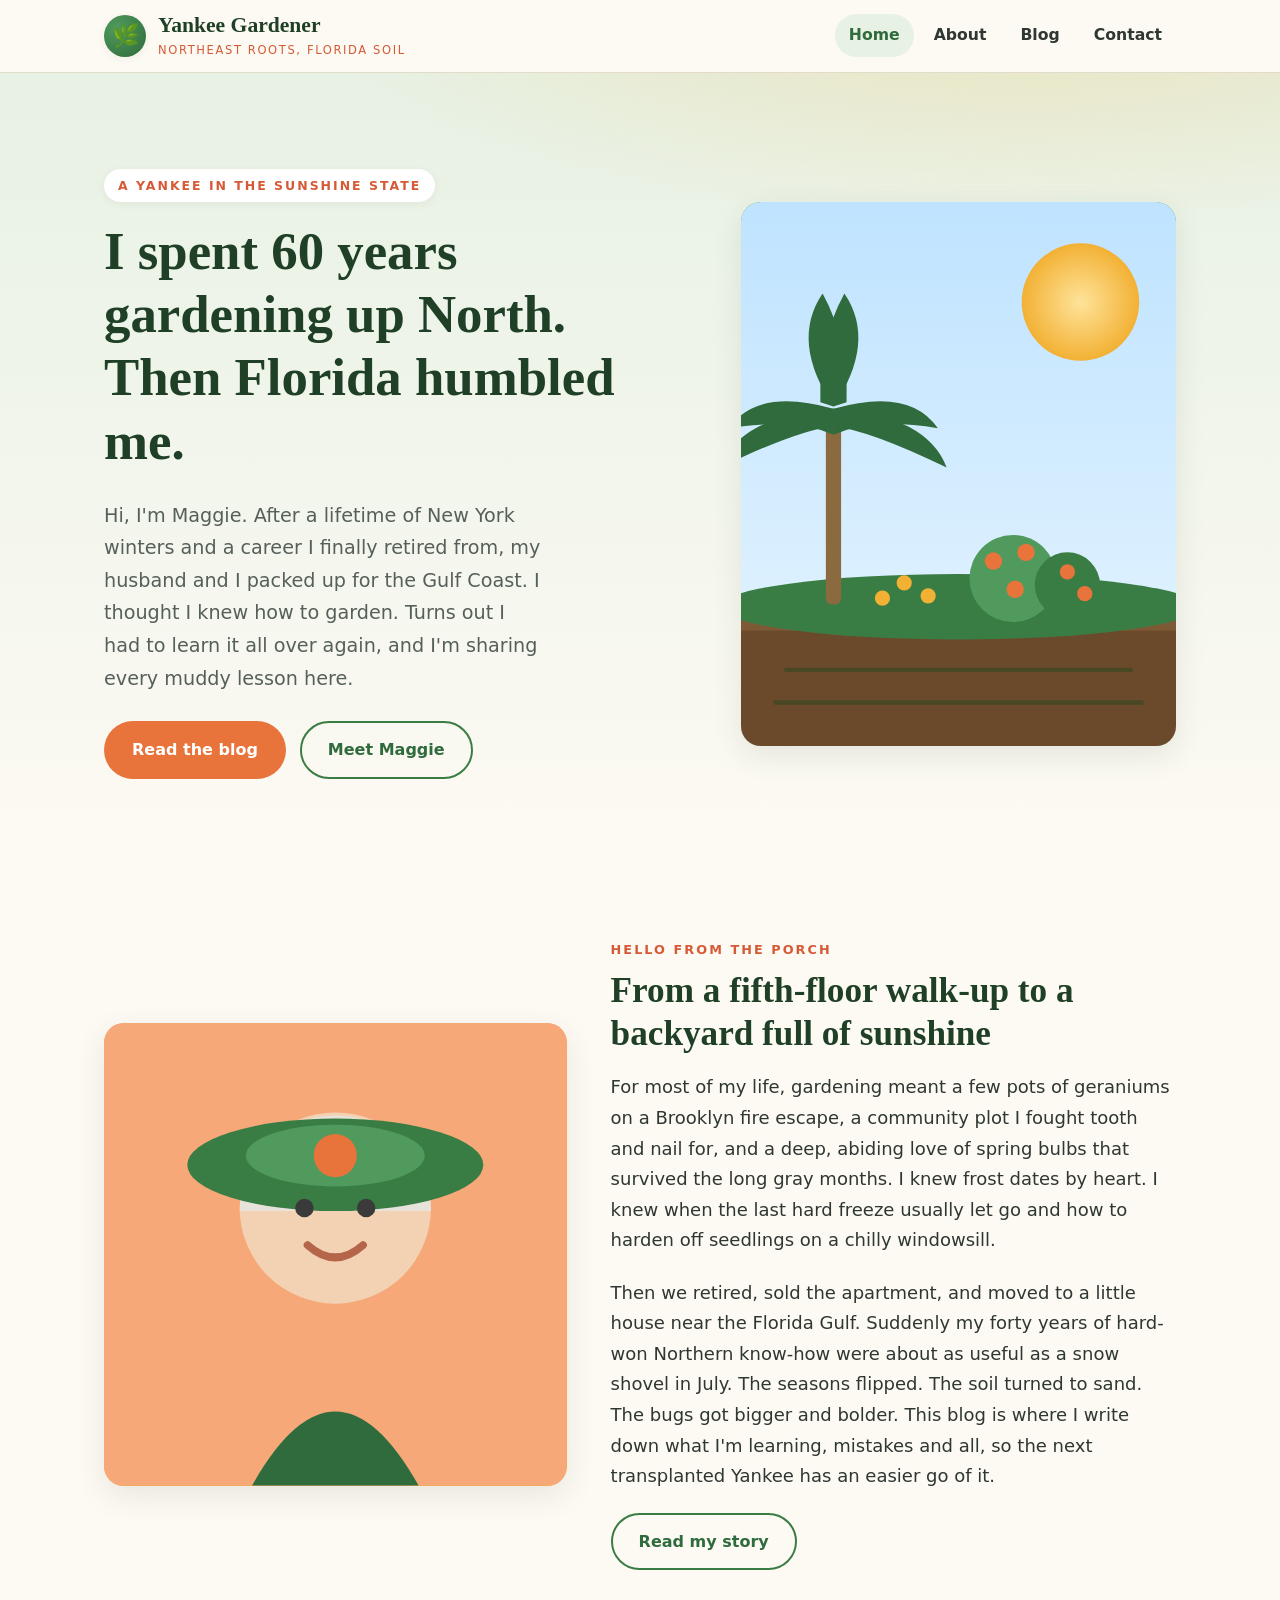
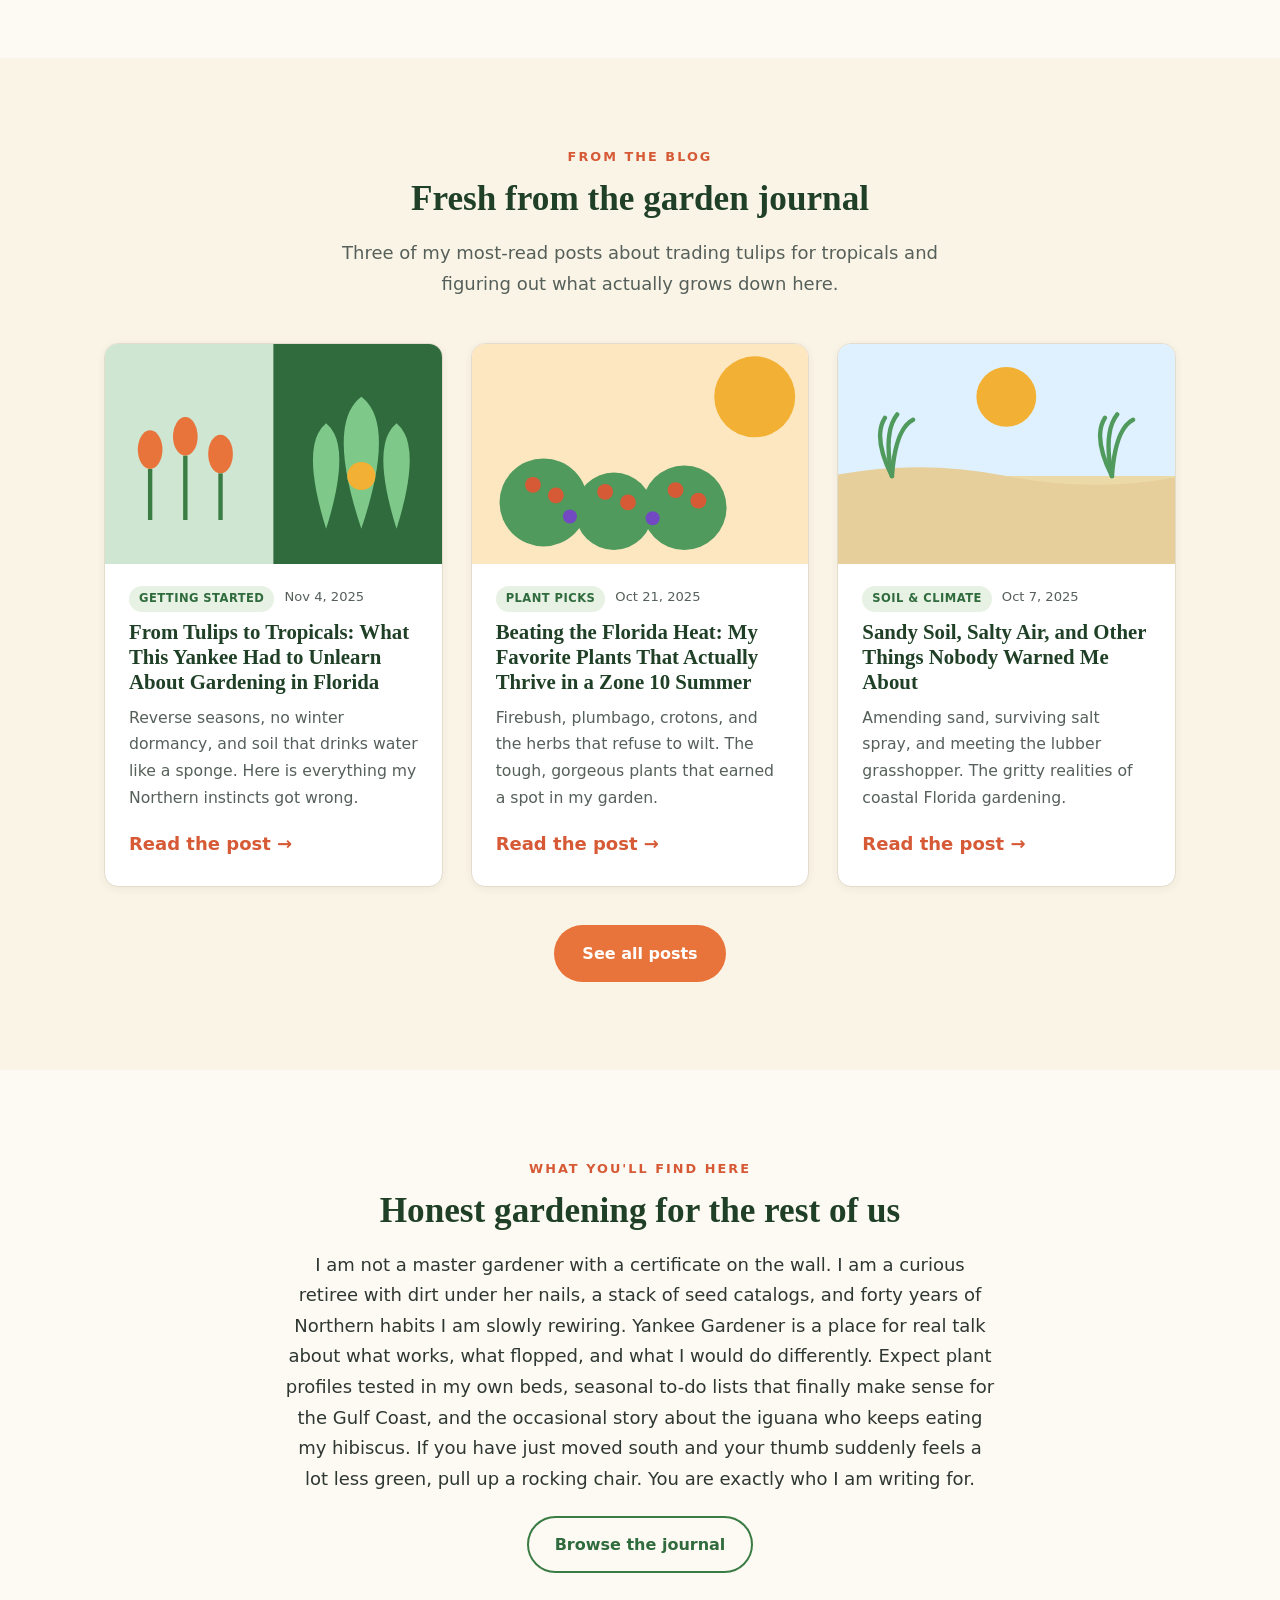
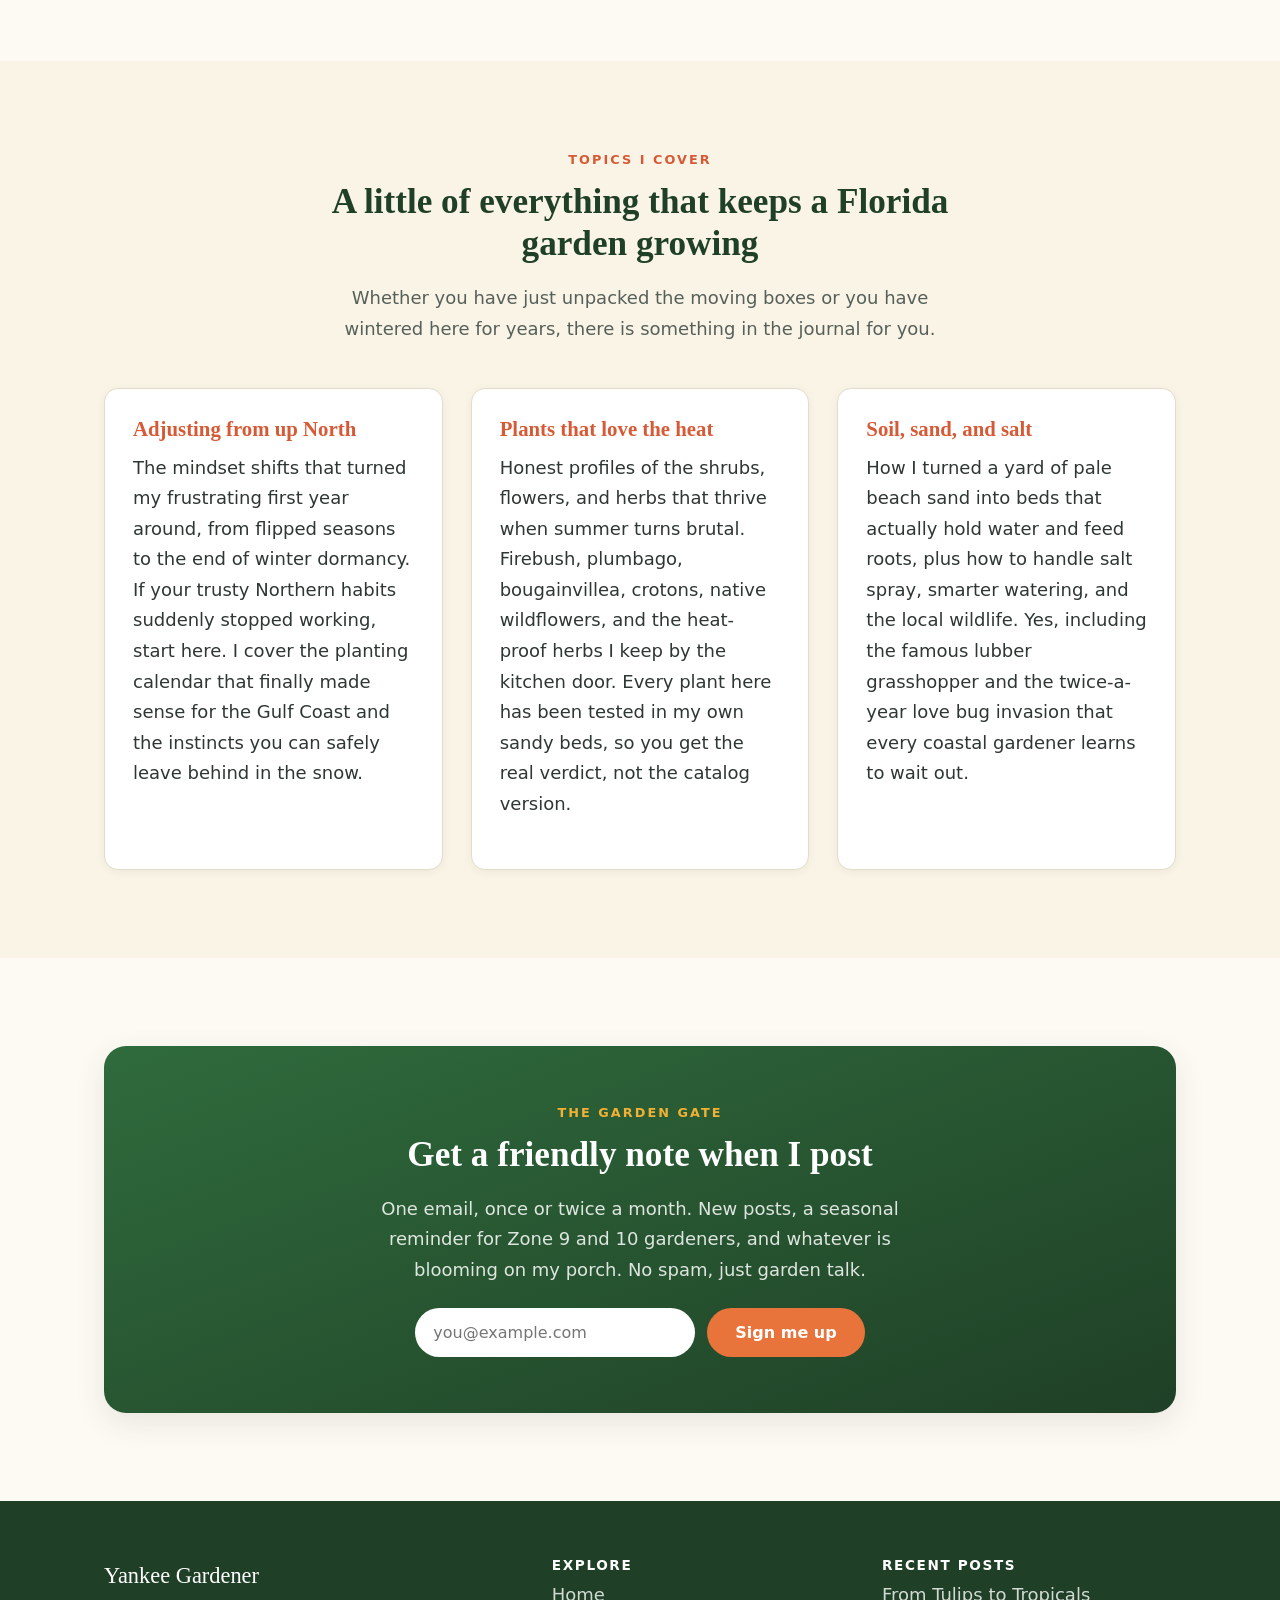
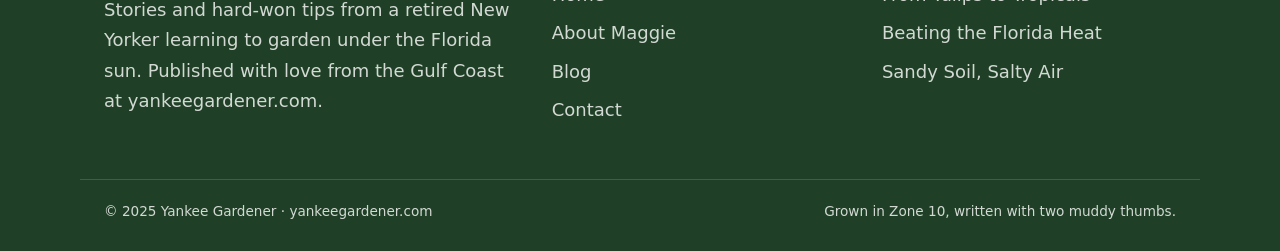
==== index.html @ 73ddaae5 "Initial commit: Yankee Gardener static site Four-page gardening blog (Home, About, Blog index, Conta" ====
<!DOCTYPE html>
<html lang="en">
<head>
  <meta charset="UTF-8" />
  <meta name="viewport" content="width=device-width, initial-scale=1.0" />
  <title>Yankee Gardener | Gardening in Florida After Retiring From New York</title>
  <meta name="description" content="Yankee Gardener is Maggie Whitfield's blog about learning to garden in Florida's Zone 10 heat and sandy soil after a lifetime up North. Honest tips, plant picks, and stories from the garden." />
  <link rel="canonical" href="https://yankeegardener.com/" />

  <!-- Open Graph -->
  <meta property="og:type" content="website" />
  <meta property="og:site_name" content="Yankee Gardener" />
  <meta property="og:title" content="Yankee Gardener | Gardening in Florida After Retiring From New York" />
  <meta property="og:description" content="A retired New Yorker relearning how to garden under the Florida sun. Real tips for sandy soil, brutal heat, and a growing season that never quits." />
  <meta property="og:url" content="https://yankeegardener.com/" />
  <meta property="og:image" content="https://yankeegardener.com/assets/og-image.svg" />

  <!-- Twitter -->
  <meta name="twitter:card" content="summary_large_image" />
  <meta name="twitter:title" content="Yankee Gardener | Gardening in Florida After Retiring From New York" />
  <meta name="twitter:description" content="A retired New Yorker relearning how to garden under the Florida sun. Real tips for sandy soil, brutal heat, and a year-round growing season." />
  <meta name="twitter:image" content="https://yankeegardener.com/assets/og-image.svg" />

  <link rel="icon" href="assets/favicon.svg" type="image/svg+xml" />
  <link rel="stylesheet" href="css/style.css" />
</head>
<body>
  <header class="site-header">
    <nav class="nav" aria-label="Primary">
      <a class="brand" href="index.html" aria-label="Yankee Gardener home">
        <span class="mark" aria-hidden="true">&#127807;</span>
        <span class="brand-text">
          <span class="brand-name">Yankee Gardener</span><br />
          <span class="brand-tag">Northeast roots, Florida soil</span>
        </span>
      </a>
      <button class="nav-toggle" aria-label="Toggle menu" aria-expanded="false">&#9776;</button>
      <div class="nav-links" id="navlinks">
        <a href="index.html" class="active">Home</a>
        <a href="about.html">About</a>
        <a href="blog.html">Blog</a>
        <a href="contact.html">Contact</a>
      </div>
    </nav>
  </header>

  <main>
    <!-- HERO -->
    <section class="hero">
      <div class="container hero-grid">
        <div>
          <span class="eyebrow">A Yankee in the Sunshine State</span>
          <h1>I spent 60 years gardening up North. Then Florida humbled me.</h1>
          <p class="lead">Hi, I'm Maggie. After a lifetime of New York winters and a career I finally retired from, my husband and I packed up for the Gulf Coast. I thought I knew how to garden. Turns out I had to learn it all over again, and I'm sharing every muddy lesson here.</p>
          <div class="hero-cta">
            <a href="blog.html" class="btn btn-primary">Read the blog</a>
            <a href="about.html" class="btn btn-outline">Meet Maggie</a>
          </div>
        </div>
        <div class="hero-art" role="img" aria-label="Illustration of a sunny Florida garden with palms, a garden bed, and a bright sky">
          <svg viewBox="0 0 400 500" xmlns="http://www.w3.org/2000/svg" preserveAspectRatio="xMidYMid slice">
            <defs>
              <linearGradient id="sky" x1="0" y1="0" x2="0" y2="1">
                <stop offset="0" stop-color="#bfe3ff"/><stop offset="1" stop-color="#e7f5ff"/>
              </linearGradient>
              <radialGradient id="sun" cx="0.5" cy="0.5" r="0.5">
                <stop offset="0" stop-color="#ffe39a"/><stop offset="1" stop-color="#f2b134"/>
              </radialGradient>
            </defs>
            <rect width="400" height="500" fill="url(#sky)"/>
            <circle cx="312" cy="92" r="54" fill="url(#sun)"/>
            <rect y="360" width="400" height="140" fill="#6b4a2b"/>
            <rect y="360" width="400" height="34" fill="#7d5a35"/>
            <ellipse cx="200" cy="372" rx="220" ry="30" fill="#3a7d44"/>
            <!-- palm -->
            <rect x="78" y="190" width="14" height="180" rx="6" fill="#8a6a3e"/>
            <g fill="#2f6b3c">
              <path d="M85 190 q-70 -20 -96 18 q60 -10 96 6 z"/>
              <path d="M85 190 q70 -20 96 18 q-60 -10 -96 6 z"/>
              <path d="M85 188 q-40 -60 -10 -104 q24 44 22 100 z"/>
              <path d="M85 188 q40 -60 10 -104 q-24 44 -22 100 z"/>
              <path d="M85 190 q-86 6 -104 54 q70 -34 104 -38 z"/>
              <path d="M85 190 q86 6 104 54 q-70 -34 -104 -38 z"/>
            </g>
            <!-- shrubs / flowers -->
            <circle cx="250" cy="346" r="40" fill="#4f9a5c"/>
            <circle cx="300" cy="352" r="30" fill="#3a7d44"/>
            <g fill="#e8743b">
              <circle cx="232" cy="330" r="8"/><circle cx="262" cy="322" r="8"/>
              <circle cx="252" cy="356" r="8"/><circle cx="300" cy="340" r="7"/>
              <circle cx="316" cy="360" r="7"/>
            </g>
            <g fill="#f2b134">
              <circle cx="150" cy="350" r="7"/><circle cx="172" cy="362" r="7"/><circle cx="130" cy="364" r="7"/>
            </g>
            <!-- raised bed rows -->
            <g stroke="#27491f" stroke-width="4" opacity="0.5">
              <line x1="40" y1="430" x2="360" y2="430"/>
              <line x1="30" y1="460" x2="370" y2="460"/>
            </g>
          </svg>
        </div>
      </div>
    </section>

    <!-- ABOUT TEASER -->
    <section class="section">
      <div class="container about-teaser">
        <div class="portrait" role="img" aria-label="Friendly illustrated portrait of Maggie, a smiling woman in her sixties wearing a sun hat">
          <svg viewBox="0 0 300 300" xmlns="http://www.w3.org/2000/svg" preserveAspectRatio="xMidYMid slice">
            <rect width="300" height="300" fill="#f6a878"/>
            <circle cx="150" cy="120" r="62" fill="#f3d2b3"/>
            <path d="M150 60 a62 62 0 0 1 62 62 h-124 a62 62 0 0 1 62 -62z" fill="#e8e3da"/>
            <ellipse cx="150" cy="92" rx="96" ry="30" fill="#3a7d44"/>
            <ellipse cx="150" cy="86" rx="58" ry="20" fill="#4f9a5c"/>
            <circle cx="150" cy="86" r="14" fill="#e8743b"/>
            <circle cx="130" cy="120" r="6" fill="#3a3a3a"/>
            <circle cx="170" cy="120" r="6" fill="#3a3a3a"/>
            <path d="M132 144 q18 16 36 0" stroke="#b5654a" stroke-width="5" fill="none" stroke-linecap="round"/>
            <path d="M96 300 q54 -96 108 0z" fill="#2f6b3c"/>
            <path d="M150 300 v-70" stroke="#27491f" stroke-width="0"/>
          </svg>
        </div>
        <div>
          <span class="kicker">Hello from the porch</span>
          <h2>From a fifth-floor walk-up to a backyard full of sunshine</h2>
          <p>For most of my life, gardening meant a few pots of geraniums on a Brooklyn fire escape, a community plot I fought tooth and nail for, and a deep, abiding love of spring bulbs that survived the long gray months. I knew frost dates by heart. I knew when the last hard freeze usually let go and how to harden off seedlings on a chilly windowsill.</p>
          <p>Then we retired, sold the apartment, and moved to a little house near the Florida Gulf. Suddenly my forty years of hard-won Northern know-how were about as useful as a snow shovel in July. The seasons flipped. The soil turned to sand. The bugs got bigger and bolder. This blog is where I write down what I'm learning, mistakes and all, so the next transplanted Yankee has an easier go of it.</p>
          <a href="about.html" class="btn btn-outline">Read my story</a>
        </div>
      </div>
    </section>

    <!-- FEATURED POSTS -->
    <section class="section alt">
      <div class="container">
        <div class="section-head">
          <span class="kicker">From the blog</span>
          <h2>Fresh from the garden journal</h2>
          <p>Three of my most-read posts about trading tulips for tropicals and figuring out what actually grows down here.</p>
        </div>
        <div class="card-grid">

          <article class="post-card">
            <div class="thumb" role="img" aria-label="Tulips on the left fading into tropical foliage on the right">
              <svg viewBox="0 0 400 250" xmlns="http://www.w3.org/2000/svg" preserveAspectRatio="xMidYMid slice">
                <rect width="200" height="250" fill="#cfe6d2"/><rect x="200" width="200" height="250" fill="#2f6b3c"/>
                <g fill="#e8743b"><ellipse cx="60" cy="120" rx="14" ry="22"/><ellipse cx="100" cy="105" rx="14" ry="22"/><ellipse cx="140" cy="125" rx="14" ry="22"/></g>
                <g stroke="#3a7d44" stroke-width="5"><line x1="60" y1="142" x2="60" y2="200"/><line x1="100" y1="127" x2="100" y2="200"/><line x1="140" y1="147" x2="140" y2="200"/></g>
                <g fill="#7ec98a"><path d="M300 60 q40 30 0 150 q-40 -120 0 -150z"/><path d="M260 90 q30 24 0 120 q-30 -96 0 -120z"/><path d="M340 90 q30 24 0 120 q-30 -96 0 -120z"/></g>
                <circle cx="300" cy="150" r="16" fill="#f2b134"/>
              </svg>
            </div>
            <div class="body">
              <div class="post-meta"><span class="tag">Getting Started</span><span>Nov 4, 2025</span></div>
              <h3><a href="posts/from-tulips-to-tropicals.html">From Tulips to Tropicals: What This Yankee Had to Unlearn About Gardening in Florida</a></h3>
              <p class="excerpt">Reverse seasons, no winter dormancy, and soil that drinks water like a sponge. Here is everything my Northern instincts got wrong.</p>
              <a class="read-more" href="posts/from-tulips-to-tropicals.html">Read the post</a>
            </div>
          </article>

          <article class="post-card">
            <div class="thumb" role="img" aria-label="Bright heat-loving flowers under a hot Florida sun">
              <svg viewBox="0 0 400 250" xmlns="http://www.w3.org/2000/svg" preserveAspectRatio="xMidYMid slice">
                <rect width="400" height="250" fill="#fde7c0"/>
                <circle cx="330" cy="60" r="46" fill="#f2b134"/>
                <g fill="#4f9a5c"><circle cx="90" cy="180" r="50"/><circle cx="170" cy="190" r="44"/><circle cx="250" cy="186" r="48"/></g>
                <g fill="#d65a36"><circle cx="78" cy="160" r="9"/><circle cx="104" cy="172" r="9"/><circle cx="160" cy="168" r="9"/><circle cx="186" cy="180" r="9"/><circle cx="240" cy="166" r="9"/><circle cx="266" cy="178" r="9"/></g>
                <g fill="#7a3bd6" opacity="0.85"><circle cx="120" cy="196" r="8"/><circle cx="214" cy="198" r="8"/></g>
              </svg>
            </div>
            <div class="body">
              <div class="post-meta"><span class="tag">Plant Picks</span><span>Oct 21, 2025</span></div>
              <h3><a href="posts/beating-the-florida-heat.html">Beating the Florida Heat: My Favorite Plants That Actually Thrive in a Zone 10 Summer</a></h3>
              <p class="excerpt">Firebush, plumbago, crotons, and the herbs that refuse to wilt. The tough, gorgeous plants that earned a spot in my garden.</p>
              <a class="read-more" href="posts/beating-the-florida-heat.html">Read the post</a>
            </div>
          </article>

          <article class="post-card">
            <div class="thumb" role="img" aria-label="Sandy soil near the coast with sea grass and a salty breeze">
              <svg viewBox="0 0 400 250" xmlns="http://www.w3.org/2000/svg" preserveAspectRatio="xMidYMid slice">
                <rect width="400" height="250" fill="#dff1ff"/>
                <rect y="150" width="400" height="100" fill="#ecd9a8"/>
                <path d="M0 150 q100 -20 200 0 q100 20 200 0 v100 H0z" fill="#e6cf9a"/>
                <g stroke="#4f9a5c" stroke-width="5" fill="none" stroke-linecap="round">
                  <path d="M70 150 q-10 -50 6 -70"/><path d="M70 150 q4 -54 24 -64"/><path d="M70 150 q-22 -44 -8 -66"/>
                  <path d="M320 150 q-10 -50 6 -70"/><path d="M320 150 q4 -54 24 -64"/><path d="M320 150 q-22 -44 -8 -66"/>
                </g>
                <circle cx="200" cy="60" r="34" fill="#f2b134"/>
              </svg>
            </div>
            <div class="body">
              <div class="post-meta"><span class="tag">Soil &amp; Climate</span><span>Oct 7, 2025</span></div>
              <h3><a href="posts/sandy-soil-salty-air.html">Sandy Soil, Salty Air, and Other Things Nobody Warned Me About</a></h3>
              <p class="excerpt">Amending sand, surviving salt spray, and meeting the lubber grasshopper. The gritty realities of coastal Florida gardening.</p>
              <a class="read-more" href="posts/sandy-soil-salty-air.html">Read the post</a>
            </div>
          </article>

        </div>
        <div style="text-align:center; margin-top:38px;">
          <a href="blog.html" class="btn btn-primary">See all posts</a>
        </div>
      </div>
    </section>

    <!-- WHAT YOU'LL FIND -->
    <section class="section">
      <div class="container narrow" style="text-align:center;">
        <span class="kicker">What you'll find here</span>
        <h2>Honest gardening for the rest of us</h2>
        <p>I am not a master gardener with a certificate on the wall. I am a curious retiree with dirt under her nails, a stack of seed catalogs, and forty years of Northern habits I am slowly rewiring. Yankee Gardener is a place for real talk about what works, what flopped, and what I would do differently. Expect plant profiles tested in my own beds, seasonal to-do lists that finally make sense for the Gulf Coast, and the occasional story about the iguana who keeps eating my hibiscus. If you have just moved south and your thumb suddenly feels a lot less green, pull up a rocking chair. You are exactly who I am writing for.</p>
        <a href="blog.html" class="btn btn-outline">Browse the journal</a>
      </div>
    </section>

    <!-- TOPICS -->
    <section class="section alt">
      <div class="container">
        <div class="section-head">
          <span class="kicker">Topics I cover</span>
          <h2>A little of everything that keeps a Florida garden growing</h2>
          <p>Whether you have just unpacked the moving boxes or you have wintered here for years, there is something in the journal for you.</p>
        </div>
        <div class="card-grid">
          <div class="info-card">
            <h3>Adjusting from up North</h3>
            <p>The mindset shifts that turned my frustrating first year around, from flipped seasons to the end of winter dormancy. If your trusty Northern habits suddenly stopped working, start here. I cover the planting calendar that finally made sense for the Gulf Coast and the instincts you can safely leave behind in the snow.</p>
          </div>
          <div class="info-card">
            <h3>Plants that love the heat</h3>
            <p>Honest profiles of the shrubs, flowers, and herbs that thrive when summer turns brutal. Firebush, plumbago, bougainvillea, crotons, native wildflowers, and the heat-proof herbs I keep by the kitchen door. Every plant here has been tested in my own sandy beds, so you get the real verdict, not the catalog version.</p>
          </div>
          <div class="info-card">
            <h3>Soil, sand, and salt</h3>
            <p>How I turned a yard of pale beach sand into beds that actually hold water and feed roots, plus how to handle salt spray, smarter watering, and the local wildlife. Yes, including the famous lubber grasshopper and the twice-a-year love bug invasion that every coastal gardener learns to wait out.</p>
          </div>
        </div>
      </div>
    </section>

    <!-- NEWSLETTER CALLOUT -->
    <section class="section">
      <div class="container">
        <div class="callout">
          <span class="kicker" style="color:var(--citrus);">The garden gate</span>
          <h2>Get a friendly note when I post</h2>
          <p>One email, once or twice a month. New posts, a seasonal reminder for Zone 9 and 10 gardeners, and whatever is blooming on my porch. No spam, just garden talk.</p>
          <form class="signup" action="contact.html" method="get" aria-label="Newsletter signup">
            <label for="news-email" class="sr-only" style="position:absolute;left:-9999px;">Email address</label>
            <input id="news-email" type="email" name="email" placeholder="you@example.com" required />
            <button type="submit" class="btn btn-primary">Sign me up</button>
          </form>
        </div>
      </div>
    </section>
  </main>

  <footer class="site-footer">
    <div class="container footer-grid">
      <div class="footer-brand">
        <span class="brand-name">Yankee Gardener</span>
        <p>Stories and hard-won tips from a retired New Yorker learning to garden under the Florida sun. Published with love from the Gulf Coast at yankeegardener.com.</p>
      </div>
      <div>
        <h4>Explore</h4>
        <ul class="footer-links">
          <li><a href="index.html">Home</a></li>
          <li><a href="about.html">About Maggie</a></li>
          <li><a href="blog.html">Blog</a></li>
          <li><a href="contact.html">Contact</a></li>
        </ul>
      </div>
      <div>
        <h4>Recent posts</h4>
        <ul class="footer-links">
          <li><a href="posts/from-tulips-to-tropicals.html">From Tulips to Tropicals</a></li>
          <li><a href="posts/beating-the-florida-heat.html">Beating the Florida Heat</a></li>
          <li><a href="posts/sandy-soil-salty-air.html">Sandy Soil, Salty Air</a></li>
        </ul>
      </div>
    </div>
    <div class="container footer-bottom">
      <span>&copy; 2025 Yankee Gardener &middot; yankeegardener.com</span>
      <span>Grown in Zone 10, written with two muddy thumbs.</span>
    </div>
  </footer>

  <script>
    var t = document.querySelector('.nav-toggle');
    var l = document.getElementById('navlinks');
    if (t) t.addEventListener('click', function () {
      var open = l.classList.toggle('open');
      t.setAttribute('aria-expanded', open ? 'true' : 'false');
    });
  </script>
</body>
</html>
---- css/style.css ----
/* ==========================================================================
   Yankee Gardener — yankeegardener.com
   A gardening blog by Margaret "Maggie" Whitfield
   Palette: garden greens + sunny coral/citrus accent + warm cream neutrals
   ========================================================================== */

:root {
  /* Greens */
  --green-900: #1f4026;
  --green-700: #2f6b3c;
  --green-600: #3a7d44;
  --green-500: #4f9a5c;
  --green-200: #cfe6d2;
  --green-100: #e7f1e4;

  /* Coral / citrus accent */
  --coral-600: #d65a36;
  --coral-500: #e8743b;
  --coral-300: #f6a878;
  --citrus: #f2b134;

  /* Neutrals */
  --cream: #fdfaf3;
  --cream-100: #faf4e7;
  --cream-200: #f1e8d6;
  --paper: #ffffff;
  --charcoal: #2f3733;
  --charcoal-soft: #56605a;
  --line: #e4dccb;

  --shadow-sm: 0 2px 8px rgba(47, 55, 51, 0.06);
  --shadow-md: 0 10px 30px rgba(47, 55, 51, 0.10);

  --serif: "Iowan Old Style", "Palatino Linotype", Palatino, Georgia, "Times New Roman", serif;
  --sans: system-ui, -apple-system, "Segoe UI", Roboto, "Helvetica Neue", Arial, sans-serif;

  --maxw: 1120px;
  --radius: 14px;
}

* { box-sizing: border-box; }

html { scroll-behavior: smooth; }

body {
  margin: 0;
  font-family: var(--sans);
  color: var(--charcoal);
  background: var(--cream);
  line-height: 1.7;
  font-size: 18px;
  -webkit-font-smoothing: antialiased;
}

img { max-width: 100%; display: block; }

a { color: var(--green-700); text-decoration: none; }
a:hover { color: var(--coral-600); }

h1, h2, h3, h4 {
  font-family: var(--serif);
  color: var(--green-900);
  line-height: 1.2;
  font-weight: 600;
  margin: 0 0 0.5em;
}

h1 { font-size: clamp(2.1rem, 5vw, 3.3rem); }
h2 { font-size: clamp(1.6rem, 3.5vw, 2.2rem); }
h3 { font-size: 1.3rem; }

p { margin: 0 0 1.2em; }

.container {
  width: 100%;
  max-width: var(--maxw);
  margin: 0 auto;
  padding: 0 24px;
}

.narrow { max-width: 760px; }

/* ---------- Buttons ---------- */
.btn {
  display: inline-block;
  font-family: var(--sans);
  font-weight: 600;
  font-size: 1rem;
  padding: 13px 26px;
  border-radius: 999px;
  border: 2px solid transparent;
  cursor: pointer;
  transition: transform .15s ease, background .15s ease, color .15s ease;
}
.btn-primary { background: var(--coral-500); color: #fff; }
.btn-primary:hover { background: var(--coral-600); color: #fff; transform: translateY(-2px); }
.btn-outline { background: transparent; color: var(--green-700); border-color: var(--green-600); }
.btn-outline:hover { background: var(--green-600); color: #fff; transform: translateY(-2px); }

/* ---------- Header ---------- */
.site-header {
  position: sticky;
  top: 0;
  z-index: 50;
  background: rgba(253, 250, 243, 0.92);
  backdrop-filter: blur(8px);
  border-bottom: 1px solid var(--line);
}
.nav {
  display: flex;
  align-items: center;
  justify-content: space-between;
  gap: 16px;
  padding: 14px 24px;
  max-width: var(--maxw);
  margin: 0 auto;
}
.brand { display: flex; align-items: center; gap: 12px; }
.brand .mark {
  width: 42px; height: 42px;
  flex: none;
  border-radius: 50%;
  background: radial-gradient(circle at 30% 30%, var(--green-500), var(--green-700));
  display: grid; place-items: center;
  color: #fff; font-size: 22px;
  box-shadow: var(--shadow-sm);
}
.brand .brand-text { line-height: 1.1; }
.brand .brand-name {
  font-family: var(--serif);
  font-size: 1.35rem;
  font-weight: 600;
  color: var(--green-900);
}
.brand .brand-tag {
  font-size: 0.72rem;
  letter-spacing: .14em;
  text-transform: uppercase;
  color: var(--coral-600);
}
.nav-links { display: flex; align-items: center; gap: 6px; flex-wrap: wrap; }
.nav-links a {
  font-weight: 600;
  font-size: 0.98rem;
  color: var(--charcoal);
  padding: 8px 14px;
  border-radius: 999px;
}
.nav-links a:hover { background: var(--green-100); color: var(--green-700); }
.nav-links a.active { color: var(--green-700); background: var(--green-100); }

.nav-toggle { display: none; background: none; border: 0; font-size: 1.6rem; color: var(--green-900); cursor: pointer; }

/* ---------- Hero ---------- */
.hero {
  position: relative;
  overflow: hidden;
  background:
    radial-gradient(1200px 380px at 80% -10%, rgba(242,177,52,0.22), transparent 60%),
    linear-gradient(180deg, var(--green-100), var(--cream));
  padding: clamp(48px, 8vw, 96px) 0 clamp(40px, 6vw, 72px);
}
.hero-grid {
  display: grid;
  grid-template-columns: 1.15fr 0.85fr;
  gap: 48px;
  align-items: center;
}
.eyebrow {
  display: inline-block;
  font-size: 0.78rem;
  letter-spacing: .16em;
  text-transform: uppercase;
  font-weight: 700;
  color: var(--coral-600);
  background: #fff;
  padding: 6px 14px;
  border-radius: 999px;
  box-shadow: var(--shadow-sm);
  margin-bottom: 18px;
}
.hero p.lead { font-size: 1.2rem; color: var(--charcoal-soft); max-width: 36ch; }
.hero-cta { display: flex; gap: 14px; flex-wrap: wrap; margin-top: 26px; }
.hero-art {
  border-radius: 20px;
  overflow: hidden;
  box-shadow: var(--shadow-md);
  aspect-ratio: 4 / 5;
  background: linear-gradient(160deg, var(--green-500), var(--green-700));
}
.hero-art svg { width: 100%; height: 100%; }

/* ---------- Sections ---------- */
.section { padding: clamp(48px, 7vw, 88px) 0; }
.section.alt { background: var(--cream-100); }
.section-head { text-align: center; max-width: 640px; margin: 0 auto 44px; }
.section-head p { color: var(--charcoal-soft); }
.kicker {
  font-size: 0.8rem; letter-spacing: .16em; text-transform: uppercase;
  font-weight: 700; color: var(--coral-600); margin-bottom: 10px; display: block;
}

/* ---------- About teaser (home) ---------- */
.about-teaser { display: grid; grid-template-columns: 0.9fr 1.1fr; gap: 44px; align-items: center; }
.portrait {
  border-radius: 20px; overflow: hidden; box-shadow: var(--shadow-md);
  aspect-ratio: 1/1; background: linear-gradient(160deg, var(--coral-300), var(--citrus));
}
.portrait svg { width: 100%; height: 100%; }

/* ---------- Post cards ---------- */
.card-grid {
  display: grid;
  grid-template-columns: repeat(auto-fit, minmax(280px, 1fr));
  gap: 28px;
}
.post-card {
  background: var(--paper);
  border: 1px solid var(--line);
  border-radius: var(--radius);
  overflow: hidden;
  box-shadow: var(--shadow-sm);
  display: flex;
  flex-direction: column;
  transition: transform .18s ease, box-shadow .18s ease;
}
.post-card:hover { transform: translateY(-4px); box-shadow: var(--shadow-md); }
.post-card .thumb { aspect-ratio: 16/10; }
.post-card .thumb svg { width: 100%; height: 100%; }
.post-card .body { padding: 22px 24px 26px; display: flex; flex-direction: column; flex: 1; }
.post-meta { font-size: 0.82rem; color: var(--charcoal-soft); margin-bottom: 8px; display: flex; gap: 10px; flex-wrap: wrap; }
.tag {
  display: inline-block; font-size: 0.72rem; font-weight: 700; letter-spacing: .04em;
  text-transform: uppercase; color: var(--green-700); background: var(--green-100);
  padding: 3px 10px; border-radius: 999px;
}
.post-card h3 { margin-bottom: 10px; }
.post-card h3 a { color: var(--green-900); }
.post-card h3 a:hover { color: var(--coral-600); }
.post-card .excerpt { color: var(--charcoal-soft); font-size: 0.98rem; margin-bottom: 18px; }
.read-more { margin-top: auto; font-weight: 700; color: var(--coral-600); }
.read-more::after { content: " \2192"; }

/* ---------- Article ---------- */
.article-hero {
  background: linear-gradient(180deg, var(--green-100), var(--cream));
  padding: clamp(40px, 6vw, 72px) 0 0;
}
.article-hero .post-meta { justify-content: center; }
.article-hero .container { text-align: center; }
.article-cover {
  max-width: 900px; margin: 36px auto 0;
  border-radius: 18px; overflow: hidden; box-shadow: var(--shadow-md);
  aspect-ratio: 21/9;
}
.article-cover svg { width: 100%; height: 100%; }
.article-body { padding: clamp(40px, 6vw, 72px) 0; }
.article-body h2 { margin-top: 1.8em; }
.article-body h3 { margin-top: 1.4em; color: var(--coral-600); }
.article-body ul, .article-body ol { margin: 0 0 1.4em; padding-left: 1.3em; }
.article-body li { margin-bottom: 0.5em; }
.article-body blockquote {
  margin: 1.6em 0; padding: 6px 0 6px 24px;
  border-left: 4px solid var(--coral-500);
  font-family: var(--serif); font-size: 1.25rem; color: var(--green-900); font-style: italic;
}
.article-body .first-letter::first-letter {
  font-family: var(--serif); font-size: 3.4rem; line-height: 0.8;
  float: left; padding: 6px 12px 0 0; color: var(--coral-600);
}
.byline {
  display: flex; align-items: center; gap: 14px;
  margin: 0 auto; max-width: 760px; padding: 24px;
  background: var(--cream-100); border: 1px solid var(--line); border-radius: var(--radius);
}
.byline .avatar {
  width: 56px; height: 56px; border-radius: 50%; flex: none;
  background: linear-gradient(160deg, var(--coral-300), var(--citrus));
  display: grid; place-items: center; font-family: var(--serif); font-weight: 700; color: #fff; font-size: 1.3rem;
}
.byline .avatar-text { font-size: 0.95rem; color: var(--charcoal-soft); }
.byline strong { color: var(--green-900); }

.post-nav { display: flex; justify-content: space-between; gap: 16px; margin-top: 40px; flex-wrap: wrap; }

/* ---------- Callout / newsletter ---------- */
.callout {
  background: linear-gradient(160deg, var(--green-700), var(--green-900));
  color: #fff; border-radius: 22px; padding: clamp(32px, 5vw, 56px);
  text-align: center; box-shadow: var(--shadow-md);
}
.callout h2 { color: #fff; }
.callout p { color: rgba(255,255,255,0.85); max-width: 48ch; margin-left: auto; margin-right: auto; }
.signup { display: flex; gap: 12px; justify-content: center; flex-wrap: wrap; margin-top: 22px; }
.signup input {
  font-family: var(--sans); font-size: 1rem; padding: 13px 18px; border-radius: 999px;
  border: 0; min-width: 280px;
}

/* ---------- Contact ---------- */
.contact-grid { display: grid; grid-template-columns: 1fr 1fr; gap: 44px; align-items: start; }
.form-field { margin-bottom: 18px; }
.form-field label { display: block; font-weight: 600; margin-bottom: 7px; color: var(--green-900); }
.form-field input, .form-field textarea {
  width: 100%; font-family: var(--sans); font-size: 1rem; padding: 13px 16px;
  border: 1px solid var(--line); border-radius: 12px; background: #fff; color: var(--charcoal);
}
.form-field input:focus, .form-field textarea:focus { outline: 2px solid var(--green-500); border-color: transparent; }
.form-field textarea { min-height: 150px; resize: vertical; }
.info-card {
  background: var(--paper); border: 1px solid var(--line); border-radius: var(--radius);
  padding: 28px; box-shadow: var(--shadow-sm);
}
.info-card h3 { color: var(--coral-600); }
.info-list { list-style: none; padding: 0; margin: 0; }
.info-list li { padding: 10px 0; border-bottom: 1px dashed var(--line); display: flex; gap: 12px; }
.info-list li:last-child { border-bottom: 0; }
.info-list .ico { font-size: 1.3rem; }

/* ---------- Footer ---------- */
.site-footer {
  background: var(--green-900); color: rgba(255,255,255,0.8);
  padding: 56px 0 28px; margin-top: 0;
}
.footer-grid { display: grid; grid-template-columns: 1.4fr 1fr 1fr; gap: 36px; }
.site-footer h4 { color: #fff; font-family: var(--sans); font-size: 0.85rem; letter-spacing: .12em; text-transform: uppercase; }
.site-footer a { color: rgba(255,255,255,0.8); }
.site-footer a:hover { color: var(--citrus); }
.footer-links { list-style: none; padding: 0; margin: 0; }
.footer-links li { margin-bottom: 8px; }
.footer-brand .brand-name { color: #fff; font-family: var(--serif); font-size: 1.4rem; }
.footer-bottom {
  border-top: 1px solid rgba(255,255,255,0.15); margin-top: 40px; padding-top: 20px;
  font-size: 0.85rem; display: flex; justify-content: space-between; gap: 12px; flex-wrap: wrap;
}

/* ---------- Page intro ---------- */
.page-intro { background: linear-gradient(180deg, var(--green-100), var(--cream)); padding: clamp(44px, 7vw, 80px) 0; text-align: center; }
.page-intro p { color: var(--charcoal-soft); max-width: 60ch; margin: 0 auto; font-size: 1.12rem; }

/* ---------- Responsive ---------- */
@media (max-width: 860px) {
  .hero-grid, .about-teaser, .contact-grid, .footer-grid { grid-template-columns: 1fr; }
  .hero-art { order: -1; aspect-ratio: 16/10; }
  .footer-grid { gap: 28px; }
  .nav-links {
    display: none; position: absolute; top: 70px; right: 16px; left: 16px;
    flex-direction: column; align-items: stretch; background: #fff;
    padding: 12px; border-radius: 14px; box-shadow: var(--shadow-md); border: 1px solid var(--line);
  }
  .nav-links.open { display: flex; }
  .nav-toggle { display: block; }
}
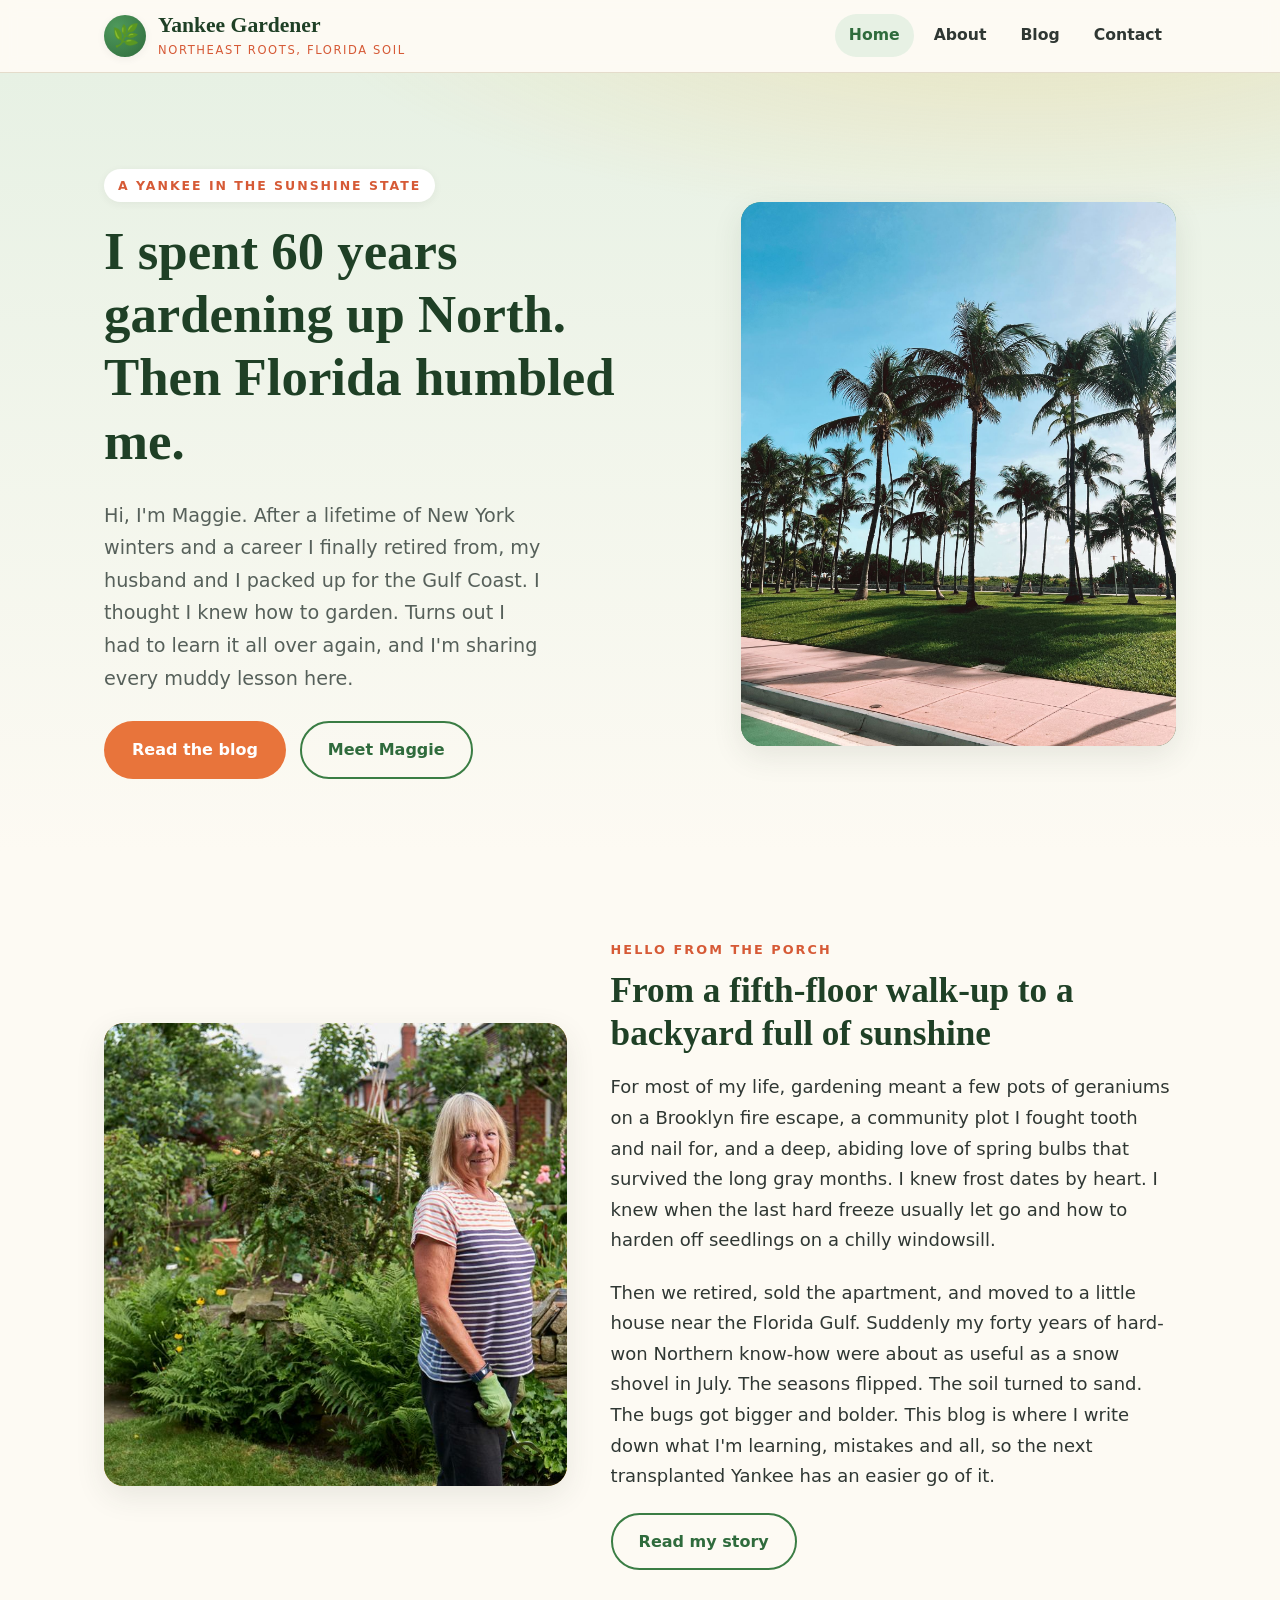
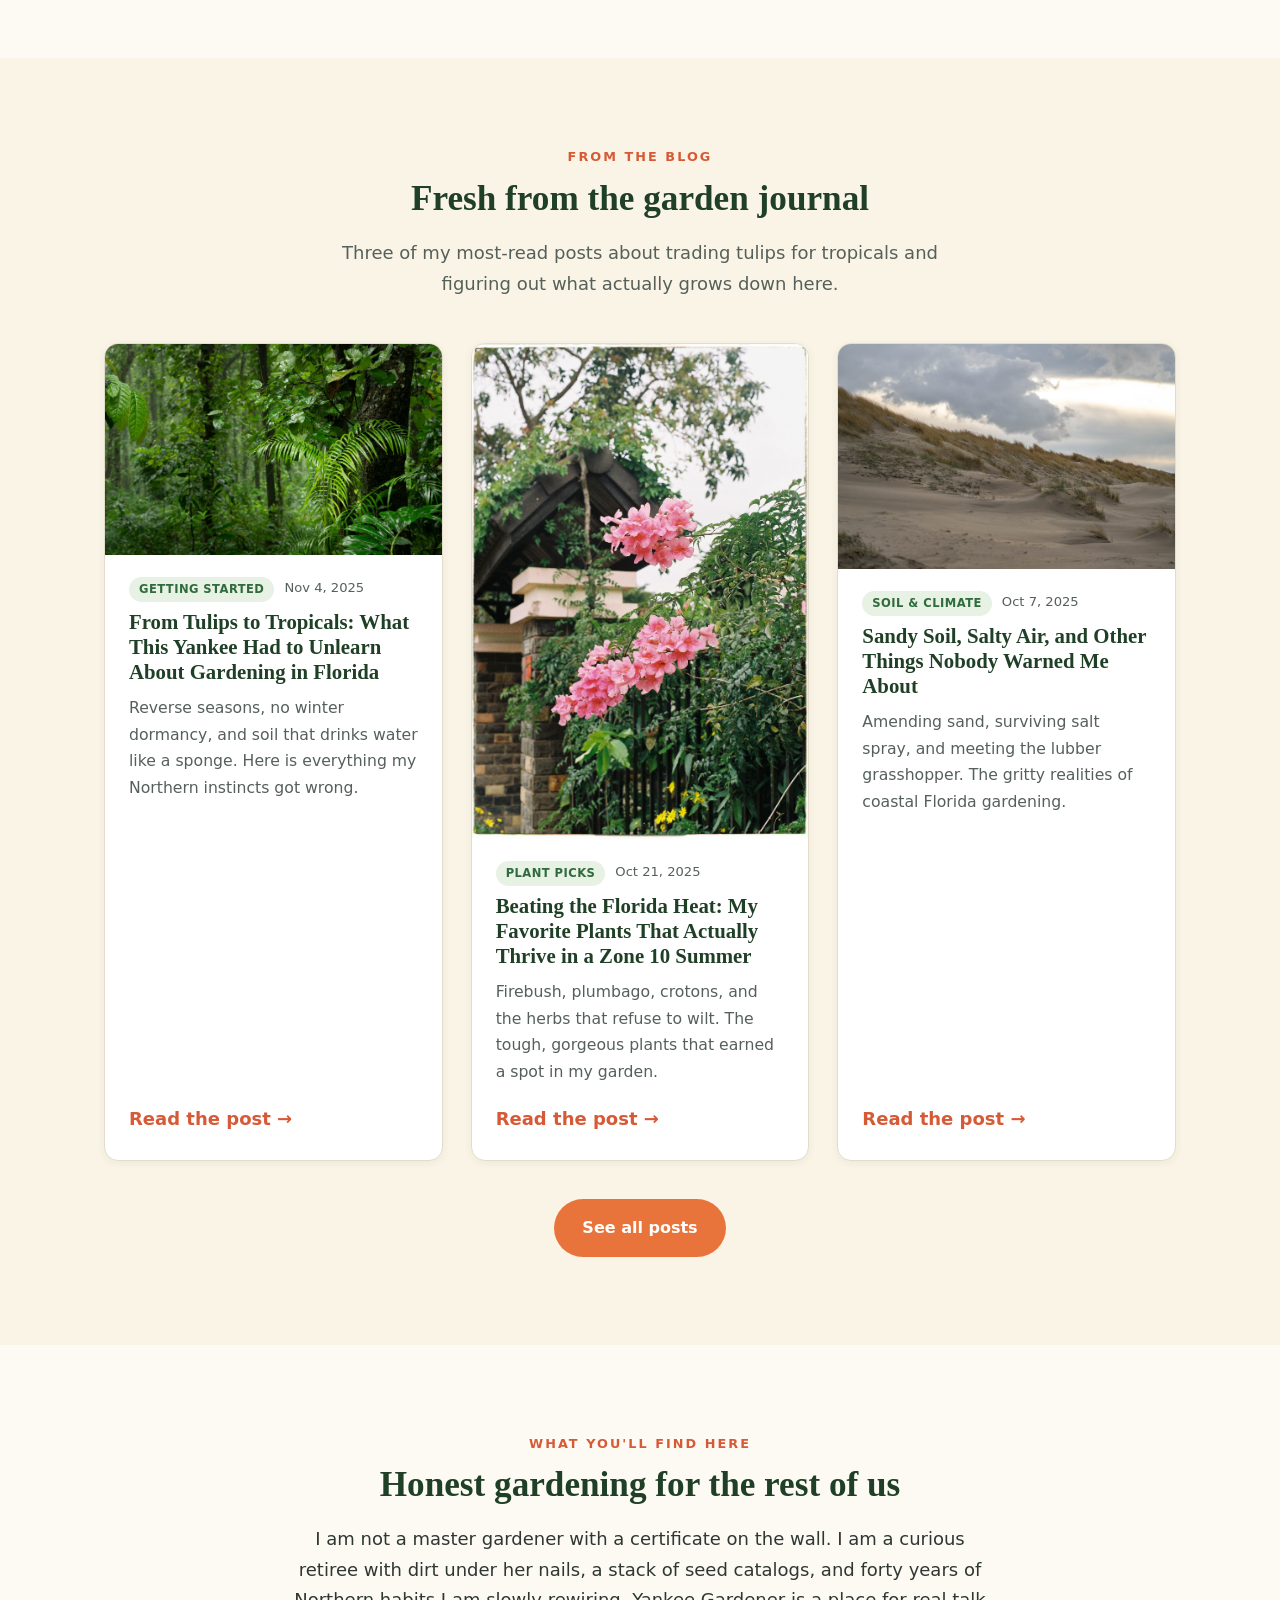
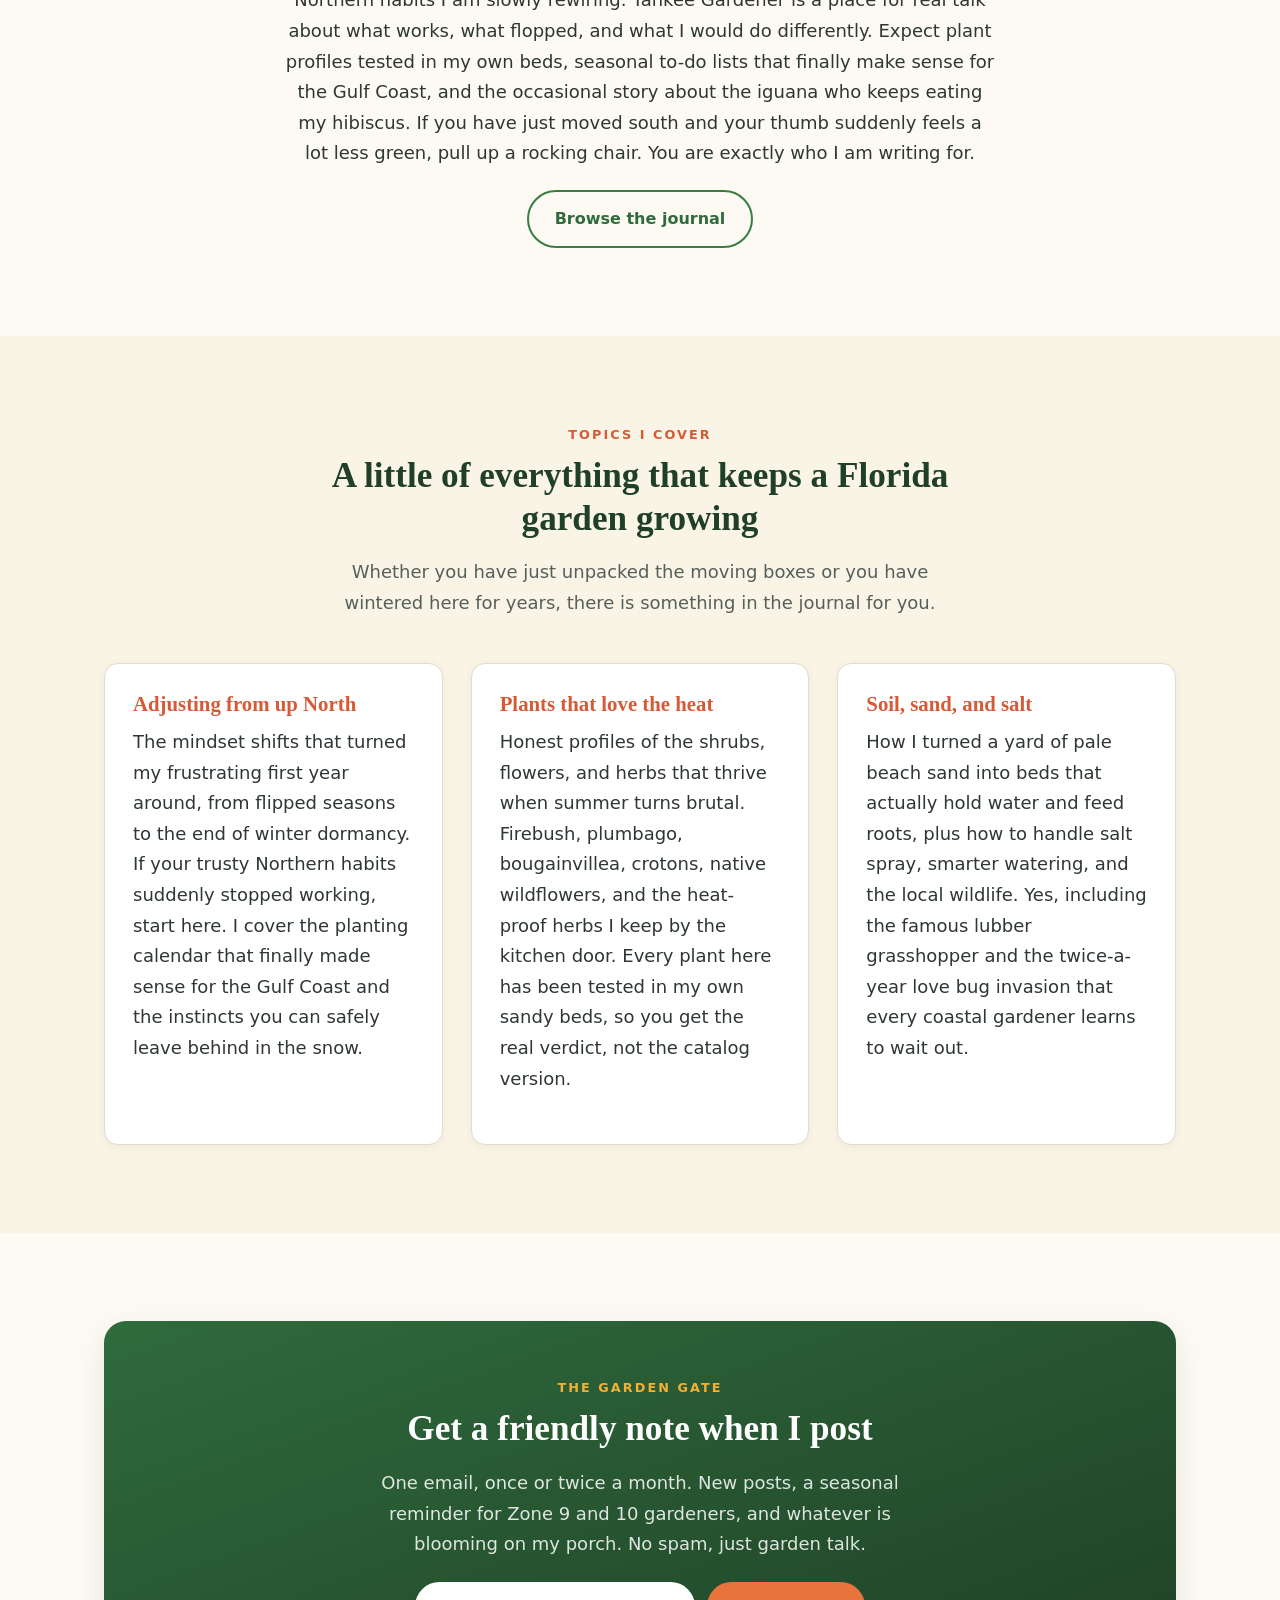
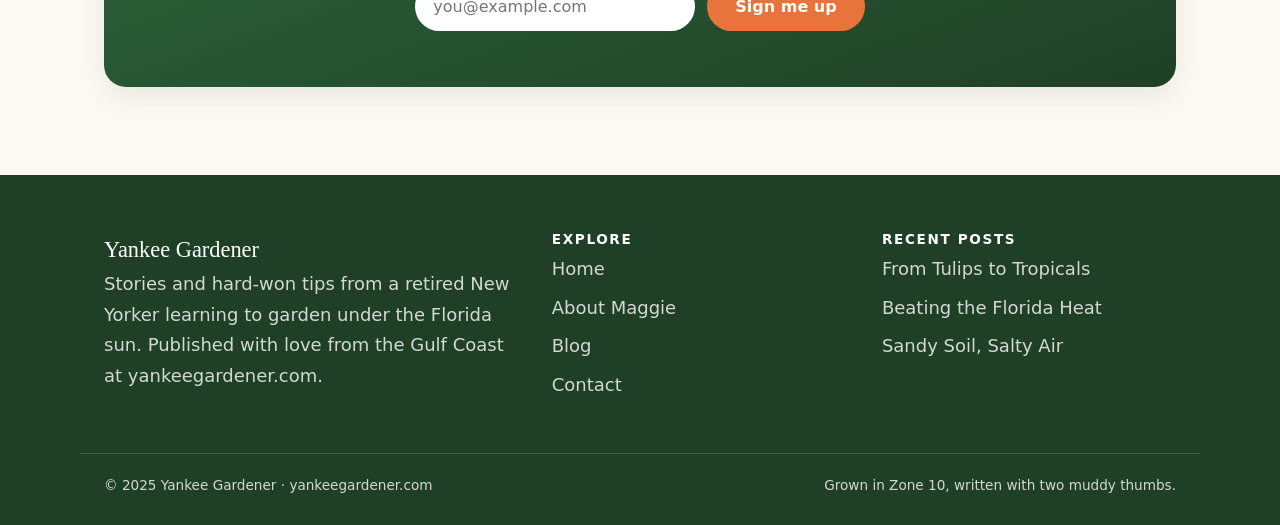
==== commit ab8b7e85: "Replace inline SVG art with Pexels stock photos Swap the placeholder SVG illustrations across all pa" ====
--- a/index.html
+++ b/index.html
@@ -57,70 +57,14 @@
             <a href="about.html" class="btn btn-outline">Meet Maggie</a>
           </div>
         </div>
-        <div class="hero-art" role="img" aria-label="Illustration of a sunny Florida garden with palms, a garden bed, and a bright sky">
-          <svg viewBox="0 0 400 500" xmlns="http://www.w3.org/2000/svg" preserveAspectRatio="xMidYMid slice">
-            <defs>
-              <linearGradient id="sky" x1="0" y1="0" x2="0" y2="1">
-                <stop offset="0" stop-color="#bfe3ff"/><stop offset="1" stop-color="#e7f5ff"/>
-              </linearGradient>
-              <radialGradient id="sun" cx="0.5" cy="0.5" r="0.5">
-                <stop offset="0" stop-color="#ffe39a"/><stop offset="1" stop-color="#f2b134"/>
-              </radialGradient>
-            </defs>
-            <rect width="400" height="500" fill="url(#sky)"/>
-            <circle cx="312" cy="92" r="54" fill="url(#sun)"/>
-            <rect y="360" width="400" height="140" fill="#6b4a2b"/>
-            <rect y="360" width="400" height="34" fill="#7d5a35"/>
-            <ellipse cx="200" cy="372" rx="220" ry="30" fill="#3a7d44"/>
-            <!-- palm -->
-            <rect x="78" y="190" width="14" height="180" rx="6" fill="#8a6a3e"/>
-            <g fill="#2f6b3c">
-              <path d="M85 190 q-70 -20 -96 18 q60 -10 96 6 z"/>
-              <path d="M85 190 q70 -20 96 18 q-60 -10 -96 6 z"/>
-              <path d="M85 188 q-40 -60 -10 -104 q24 44 22 100 z"/>
-              <path d="M85 188 q40 -60 10 -104 q-24 44 -22 100 z"/>
-              <path d="M85 190 q-86 6 -104 54 q70 -34 104 -38 z"/>
-              <path d="M85 190 q86 6 104 54 q-70 -34 -104 -38 z"/>
-            </g>
-            <!-- shrubs / flowers -->
-            <circle cx="250" cy="346" r="40" fill="#4f9a5c"/>
-            <circle cx="300" cy="352" r="30" fill="#3a7d44"/>
-            <g fill="#e8743b">
-              <circle cx="232" cy="330" r="8"/><circle cx="262" cy="322" r="8"/>
-              <circle cx="252" cy="356" r="8"/><circle cx="300" cy="340" r="7"/>
-              <circle cx="316" cy="360" r="7"/>
-            </g>
-            <g fill="#f2b134">
-              <circle cx="150" cy="350" r="7"/><circle cx="172" cy="362" r="7"/><circle cx="130" cy="364" r="7"/>
-            </g>
-            <!-- raised bed rows -->
-            <g stroke="#27491f" stroke-width="4" opacity="0.5">
-              <line x1="40" y1="430" x2="360" y2="430"/>
-              <line x1="30" y1="460" x2="370" y2="460"/>
-            </g>
-          </svg>
-        </div>
+        <div class="hero-art"><img class="cover-img" src="assets/img/hero.jpg" alt="Tall palm trees over a sunny green lawn in a Florida park" loading="lazy"></div>
       </div>
     </section>
 
     <!-- ABOUT TEASER -->
     <section class="section">
       <div class="container about-teaser">
-        <div class="portrait" role="img" aria-label="Friendly illustrated portrait of Maggie, a smiling woman in her sixties wearing a sun hat">
-          <svg viewBox="0 0 300 300" xmlns="http://www.w3.org/2000/svg" preserveAspectRatio="xMidYMid slice">
-            <rect width="300" height="300" fill="#f6a878"/>
-            <circle cx="150" cy="120" r="62" fill="#f3d2b3"/>
-            <path d="M150 60 a62 62 0 0 1 62 62 h-124 a62 62 0 0 1 62 -62z" fill="#e8e3da"/>
-            <ellipse cx="150" cy="92" rx="96" ry="30" fill="#3a7d44"/>
-            <ellipse cx="150" cy="86" rx="58" ry="20" fill="#4f9a5c"/>
-            <circle cx="150" cy="86" r="14" fill="#e8743b"/>
-            <circle cx="130" cy="120" r="6" fill="#3a3a3a"/>
-            <circle cx="170" cy="120" r="6" fill="#3a3a3a"/>
-            <path d="M132 144 q18 16 36 0" stroke="#b5654a" stroke-width="5" fill="none" stroke-linecap="round"/>
-            <path d="M96 300 q54 -96 108 0z" fill="#2f6b3c"/>
-            <path d="M150 300 v-70" stroke="#27491f" stroke-width="0"/>
-          </svg>
-        </div>
+        <div class="portrait"><img class="cover-img" src="assets/img/maggie.jpg" alt="Maggie, a smiling woman in her sixties, standing in her lush green garden" loading="lazy"></div>
         <div>
           <span class="kicker">Hello from the porch</span>
           <h2>From a fifth-floor walk-up to a backyard full of sunshine</h2>
@@ -142,15 +86,7 @@
         <div class="card-grid">
 
           <article class="post-card">
-            <div class="thumb" role="img" aria-label="Tulips on the left fading into tropical foliage on the right">
-              <svg viewBox="0 0 400 250" xmlns="http://www.w3.org/2000/svg" preserveAspectRatio="xMidYMid slice">
-                <rect width="200" height="250" fill="#cfe6d2"/><rect x="200" width="200" height="250" fill="#2f6b3c"/>
-                <g fill="#e8743b"><ellipse cx="60" cy="120" rx="14" ry="22"/><ellipse cx="100" cy="105" rx="14" ry="22"/><ellipse cx="140" cy="125" rx="14" ry="22"/></g>
-                <g stroke="#3a7d44" stroke-width="5"><line x1="60" y1="142" x2="60" y2="200"/><line x1="100" y1="127" x2="100" y2="200"/><line x1="140" y1="147" x2="140" y2="200"/></g>
-                <g fill="#7ec98a"><path d="M300 60 q40 30 0 150 q-40 -120 0 -150z"/><path d="M260 90 q30 24 0 120 q-30 -96 0 -120z"/><path d="M340 90 q30 24 0 120 q-30 -96 0 -120z"/></g>
-                <circle cx="300" cy="150" r="16" fill="#f2b134"/>
-              </svg>
-            </div>
+            <div class="thumb"><img class="cover-img" src="assets/img/tropicals.jpg" alt="Lush green tropical foliage and ferns growing in a warm climate" loading="lazy"></div>
             <div class="body">
               <div class="post-meta"><span class="tag">Getting Started</span><span>Nov 4, 2025</span></div>
               <h3><a href="posts/from-tulips-to-tropicals.html">From Tulips to Tropicals: What This Yankee Had to Unlearn About Gardening in Florida</a></h3>
@@ -160,15 +96,7 @@
           </article>
 
           <article class="post-card">
-            <div class="thumb" role="img" aria-label="Bright heat-loving flowers under a hot Florida sun">
-              <svg viewBox="0 0 400 250" xmlns="http://www.w3.org/2000/svg" preserveAspectRatio="xMidYMid slice">
-                <rect width="400" height="250" fill="#fde7c0"/>
-                <circle cx="330" cy="60" r="46" fill="#f2b134"/>
-                <g fill="#4f9a5c"><circle cx="90" cy="180" r="50"/><circle cx="170" cy="190" r="44"/><circle cx="250" cy="186" r="48"/></g>
-                <g fill="#d65a36"><circle cx="78" cy="160" r="9"/><circle cx="104" cy="172" r="9"/><circle cx="160" cy="168" r="9"/><circle cx="186" cy="180" r="9"/><circle cx="240" cy="166" r="9"/><circle cx="266" cy="178" r="9"/></g>
-                <g fill="#7a3bd6" opacity="0.85"><circle cx="120" cy="196" r="8"/><circle cx="214" cy="198" r="8"/></g>
-              </svg>
-            </div>
+            <div class="thumb"><img class="cover-img" src="assets/img/bougainvillea.jpg" alt="Bright pink bougainvillea flowers climbing over a garden gate" loading="lazy"></div>
             <div class="body">
               <div class="post-meta"><span class="tag">Plant Picks</span><span>Oct 21, 2025</span></div>
               <h3><a href="posts/beating-the-florida-heat.html">Beating the Florida Heat: My Favorite Plants That Actually Thrive in a Zone 10 Summer</a></h3>
@@ -178,18 +106,7 @@
           </article>
 
           <article class="post-card">
-            <div class="thumb" role="img" aria-label="Sandy soil near the coast with sea grass and a salty breeze">
-              <svg viewBox="0 0 400 250" xmlns="http://www.w3.org/2000/svg" preserveAspectRatio="xMidYMid slice">
-                <rect width="400" height="250" fill="#dff1ff"/>
-                <rect y="150" width="400" height="100" fill="#ecd9a8"/>
-                <path d="M0 150 q100 -20 200 0 q100 20 200 0 v100 H0z" fill="#e6cf9a"/>
-                <g stroke="#4f9a5c" stroke-width="5" fill="none" stroke-linecap="round">
-                  <path d="M70 150 q-10 -50 6 -70"/><path d="M70 150 q4 -54 24 -64"/><path d="M70 150 q-22 -44 -8 -66"/>
-                  <path d="M320 150 q-10 -50 6 -70"/><path d="M320 150 q4 -54 24 -64"/><path d="M320 150 q-22 -44 -8 -66"/>
-                </g>
-                <circle cx="200" cy="60" r="34" fill="#f2b134"/>
-              </svg>
-            </div>
+            <div class="thumb"><img class="cover-img" src="assets/img/coastal.jpg" alt="Sandy coastal dunes topped with windblown dune grass" loading="lazy"></div>
             <div class="body">
               <div class="post-meta"><span class="tag">Soil &amp; Climate</span><span>Oct 7, 2025</span></div>
               <h3><a href="posts/sandy-soil-salty-air.html">Sandy Soil, Salty Air, and Other Things Nobody Warned Me About</a></h3>
--- a/css/style.css
+++ b/css/style.css
@@ -53,6 +53,10 @@
 }
 
 img { max-width: 100%; display: block; }
+
+/* Photos that fill their aspect-ratio containers (hero, portrait, cards, covers) */
+.cover-img { width: 100%; height: 100%; object-fit: cover; }
+.hero-art, .portrait, .post-card .thumb, .article-cover { background: var(--green-100); }
 
 a { color: var(--green-700); text-decoration: none; }
 a:hover { color: var(--coral-600); }
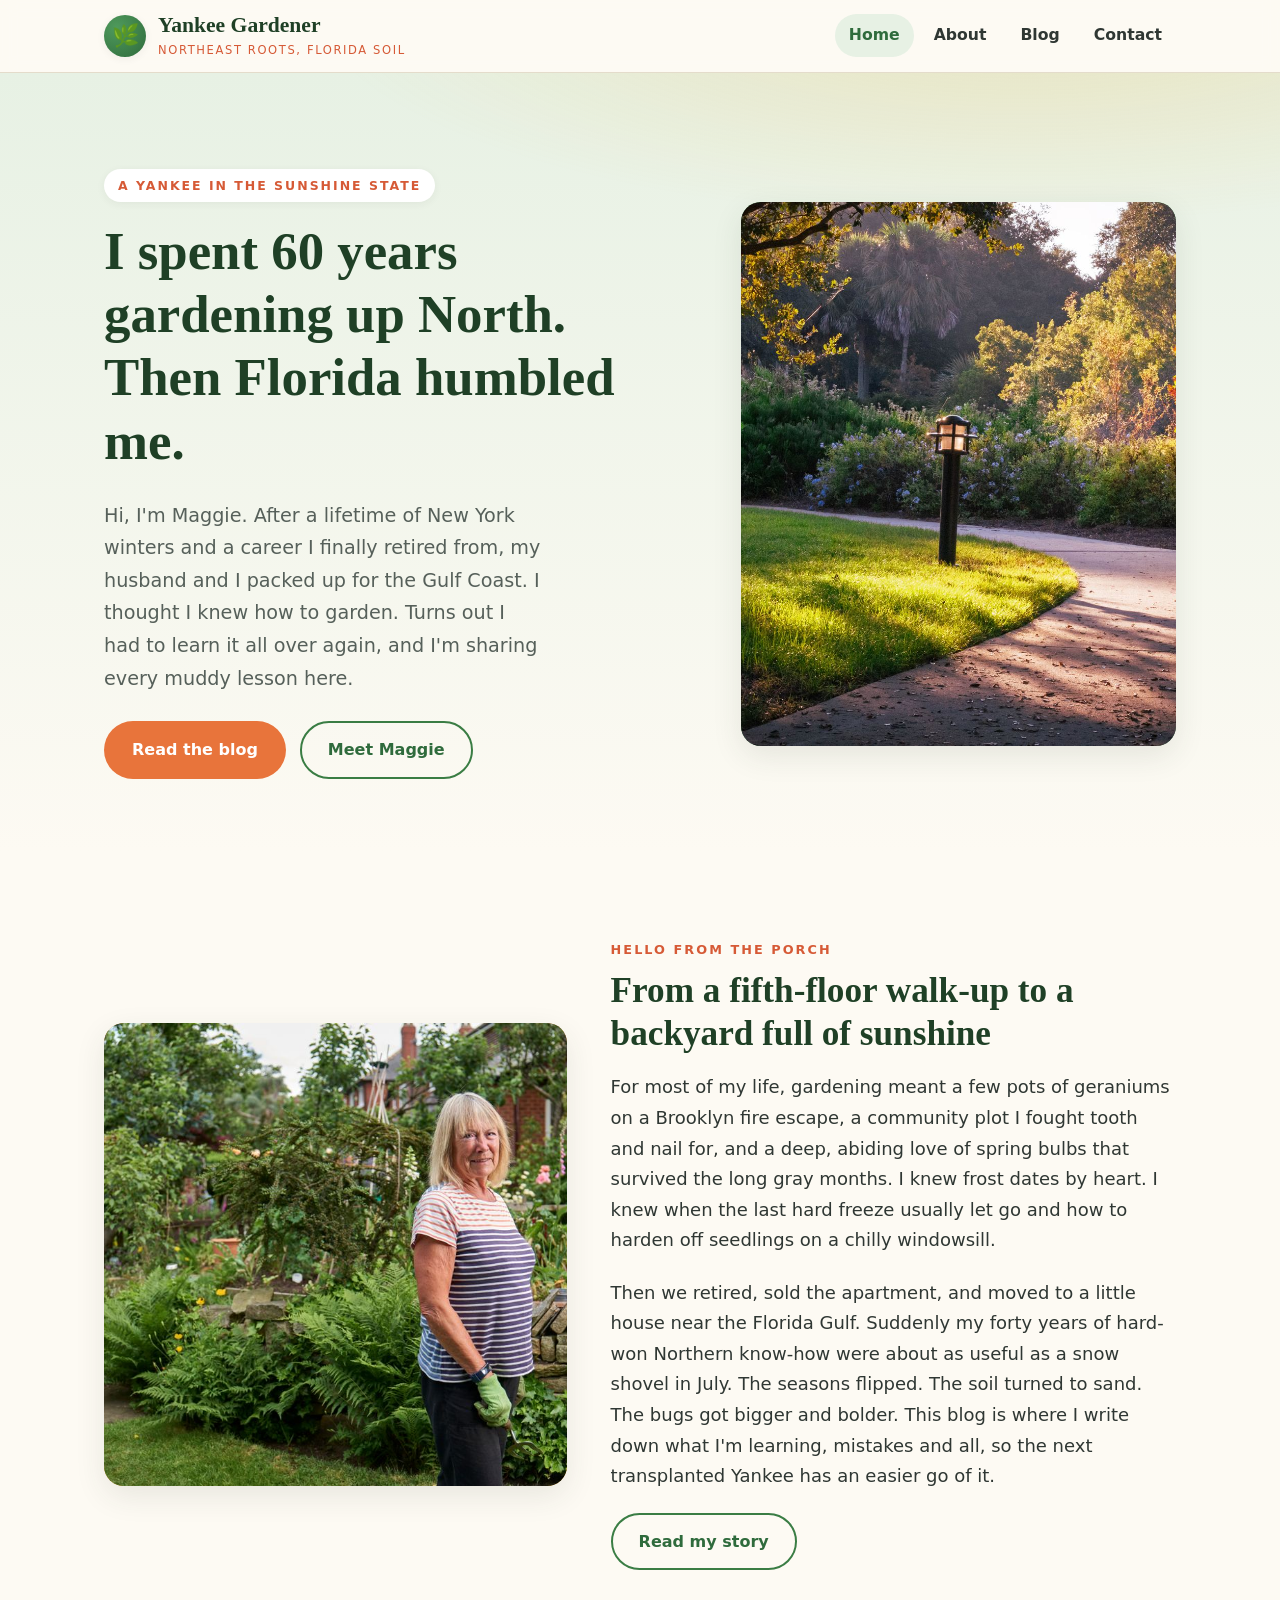
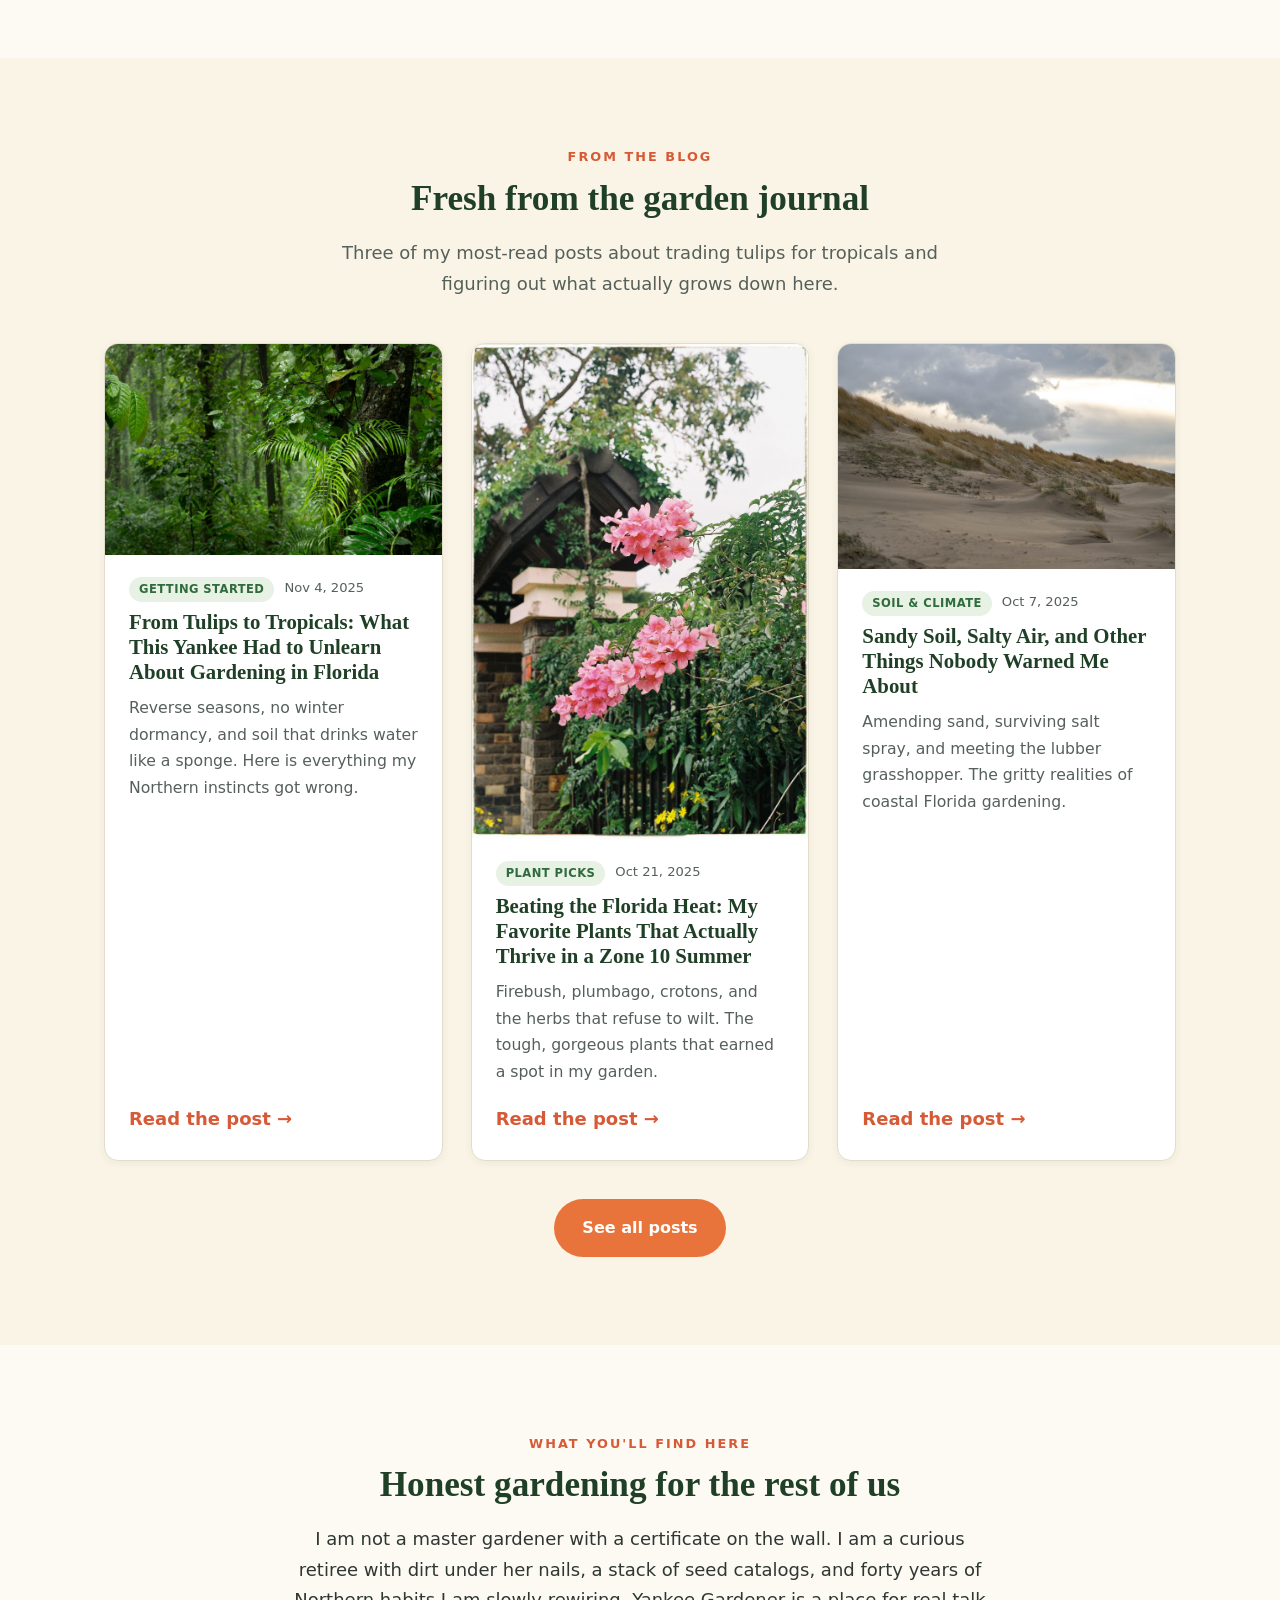
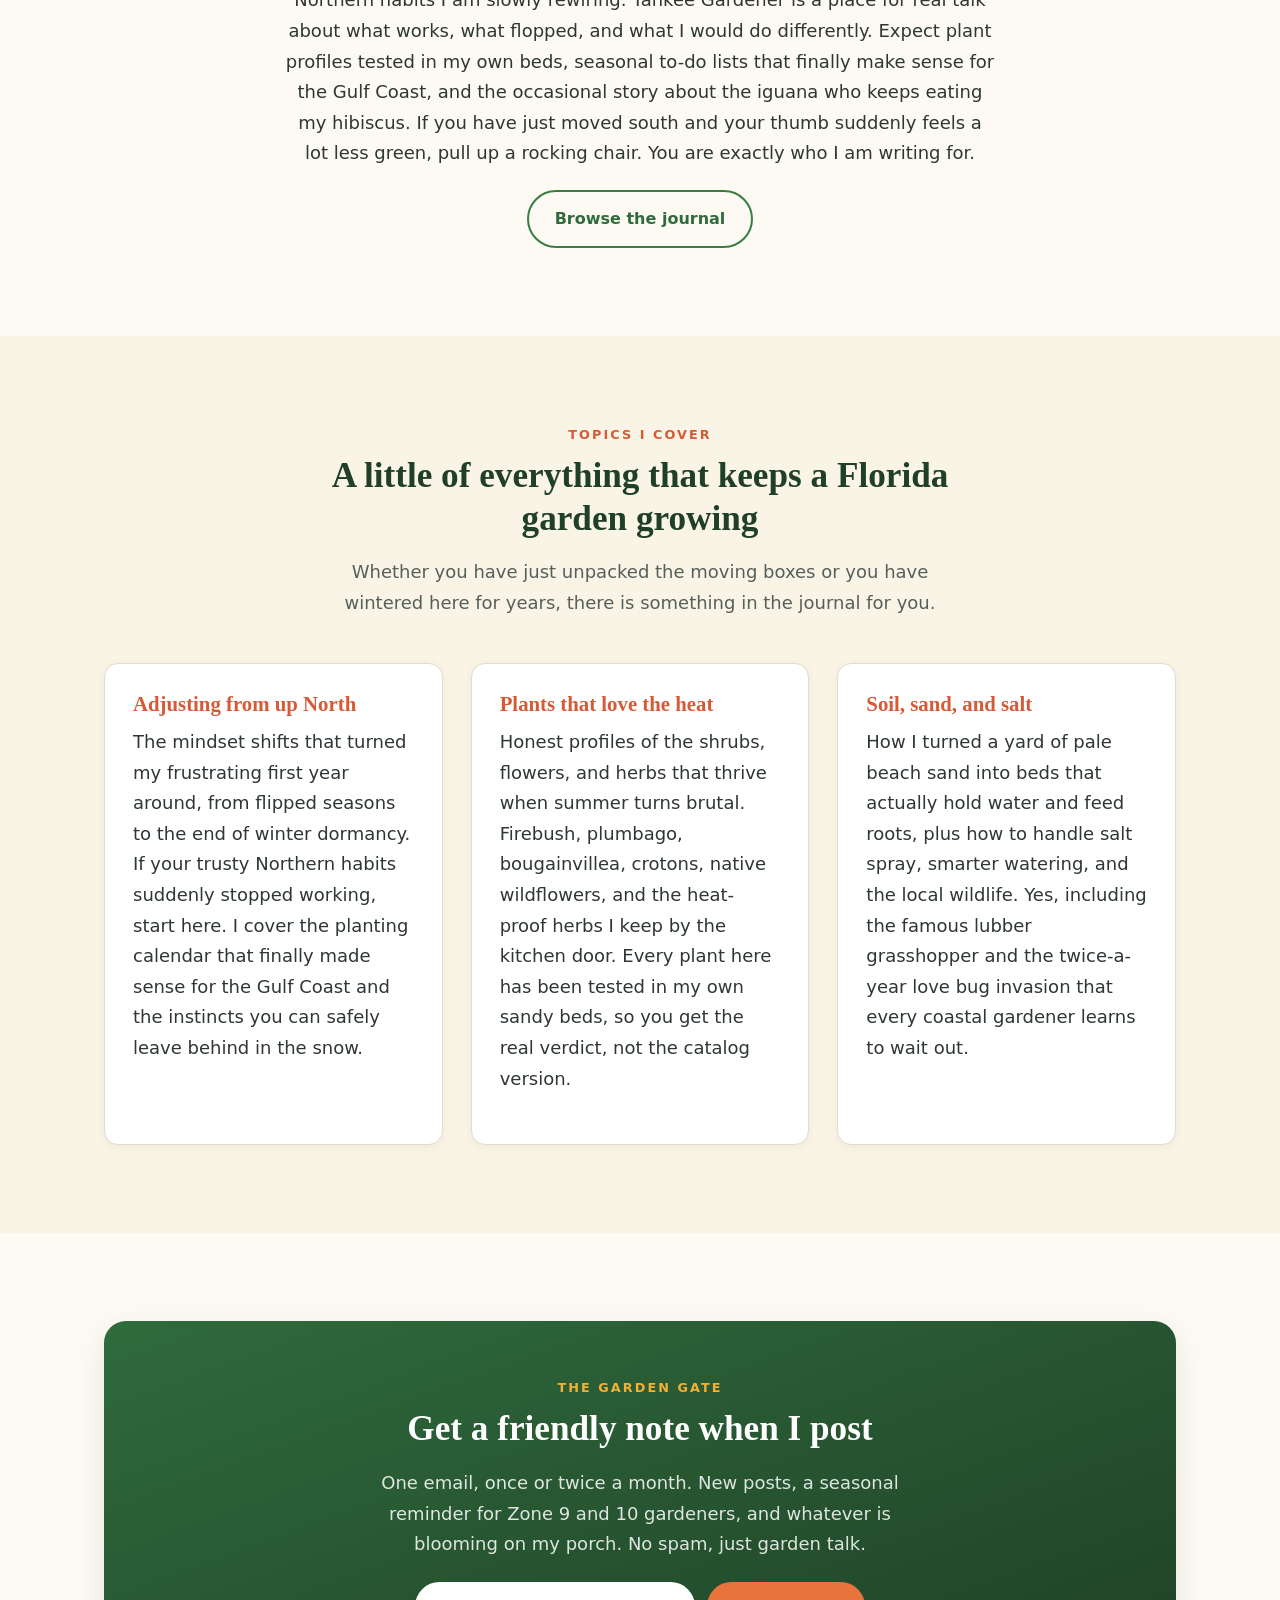
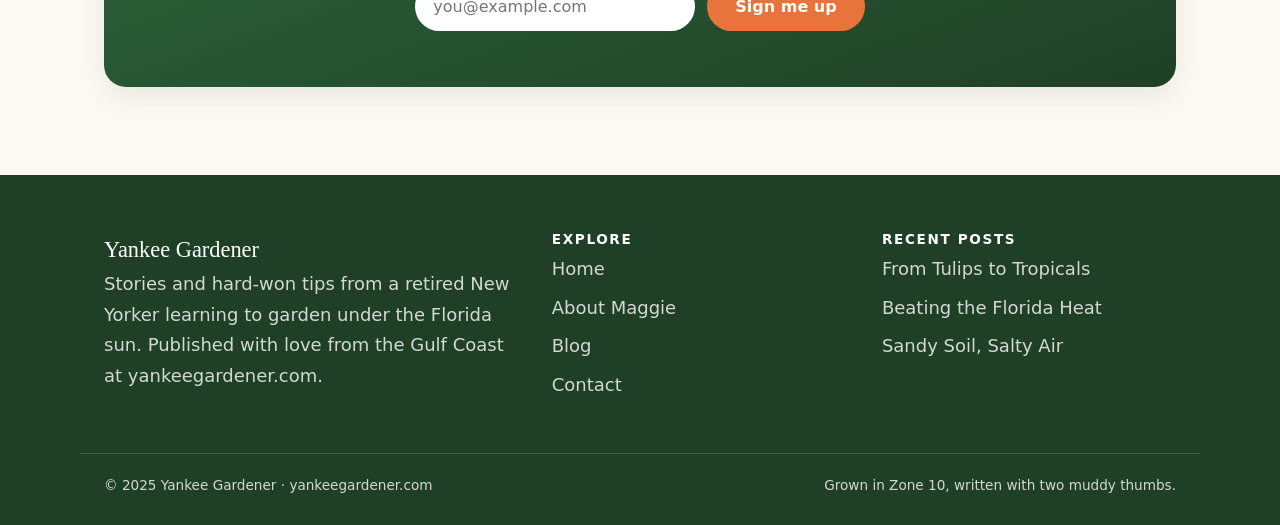
==== commit 0cb9b16a: "Swap hero photo for a more fitting Florida garden scene Replace the generic palm-park hero with a su" ====
--- a/index.html
+++ b/index.html
@@ -57,7 +57,7 @@
             <a href="about.html" class="btn btn-outline">Meet Maggie</a>
           </div>
         </div>
-        <div class="hero-art"><img class="cover-img" src="assets/img/hero.jpg" alt="Tall palm trees over a sunny green lawn in a Florida park" loading="lazy"></div>
+        <div class="hero-art"><img class="cover-img" src="assets/img/hero.jpg" alt="A sunny garden path winding past flower beds and a palm tree in a lush Florida garden at golden hour" loading="lazy"></div>
       </div>
     </section>
 
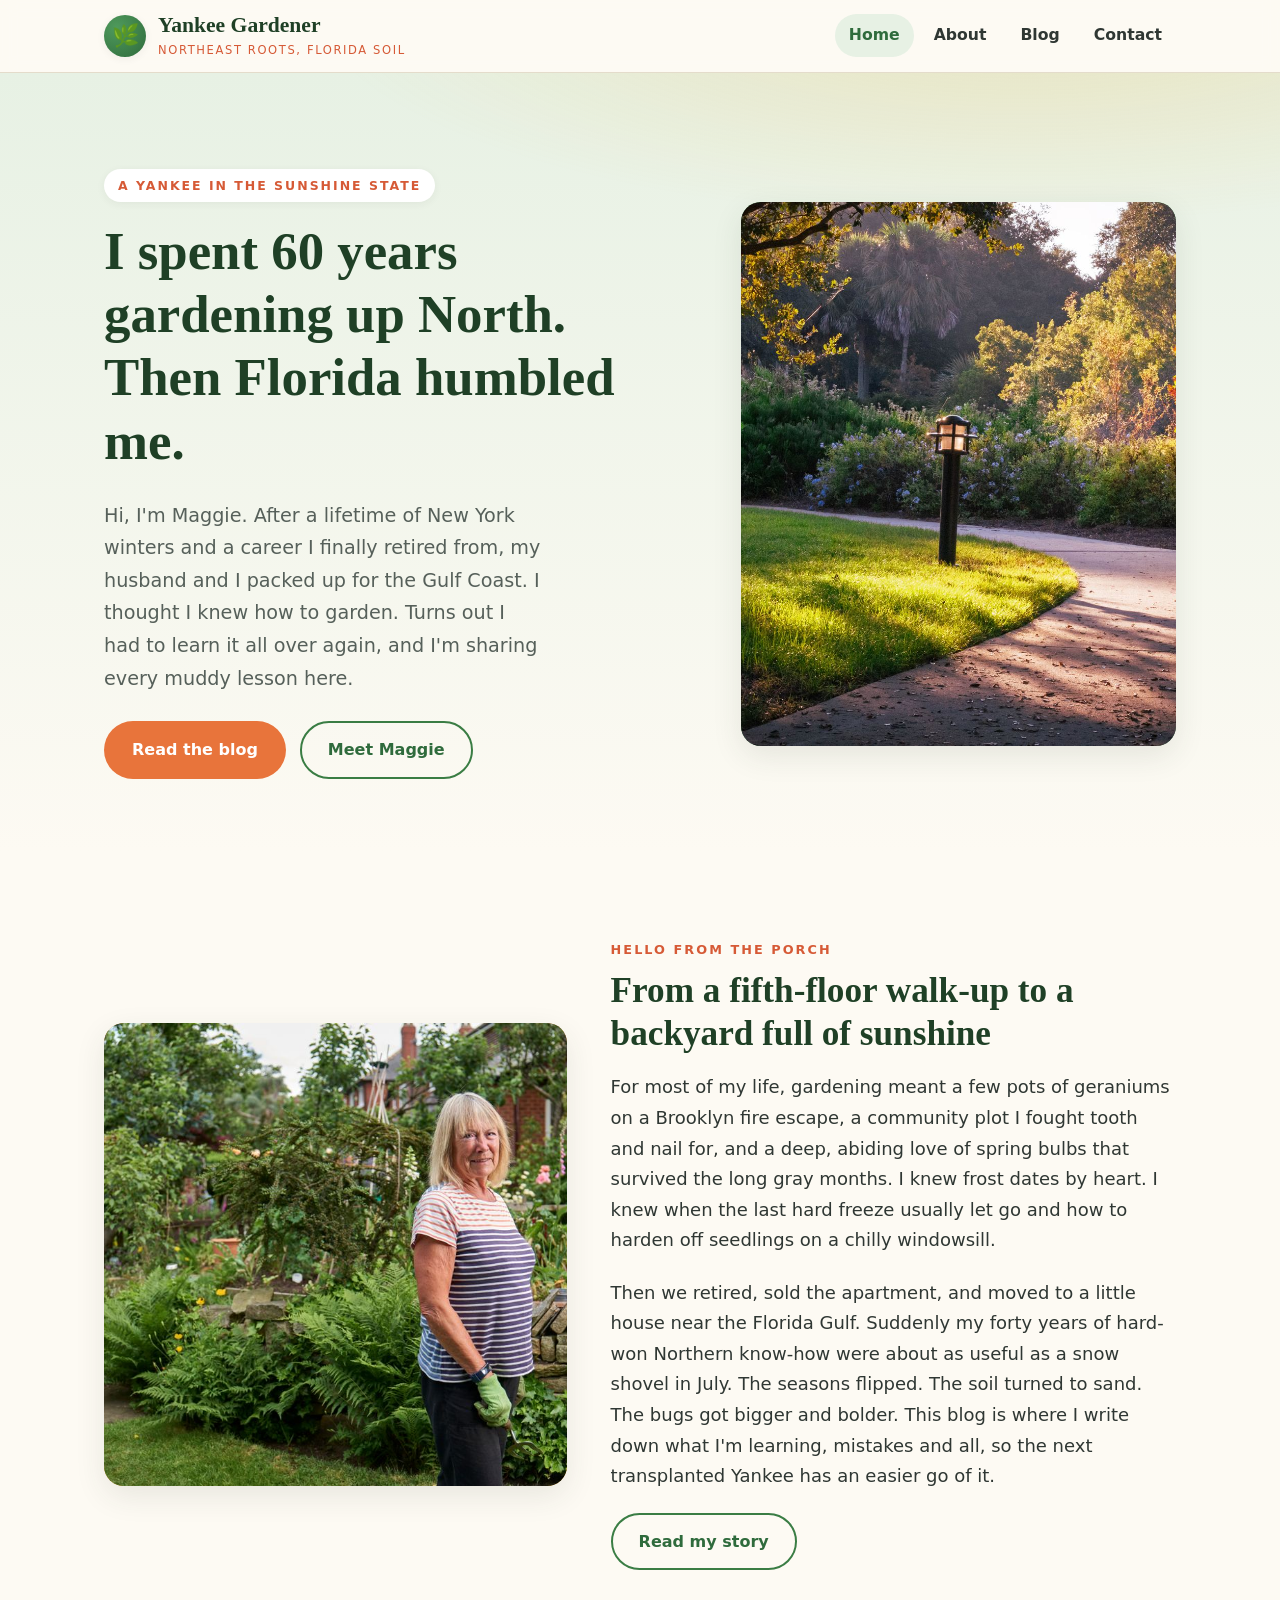
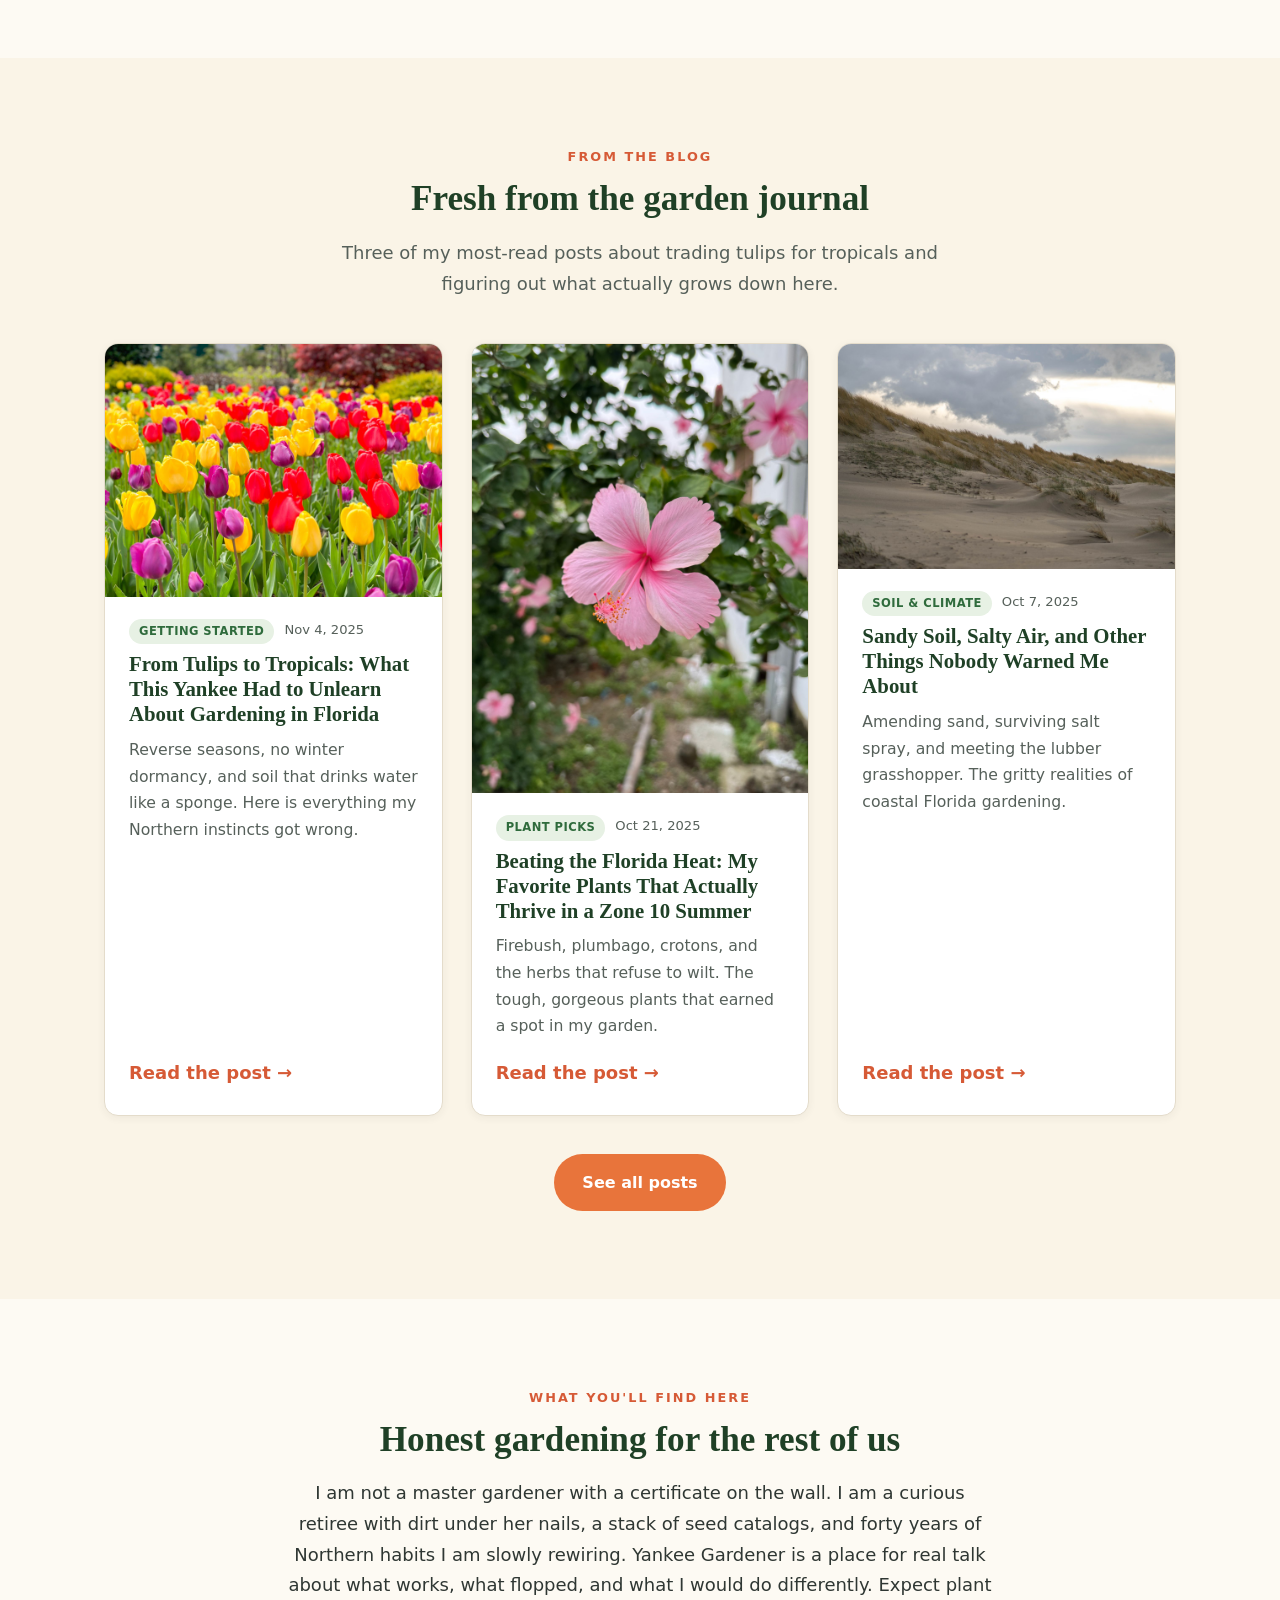
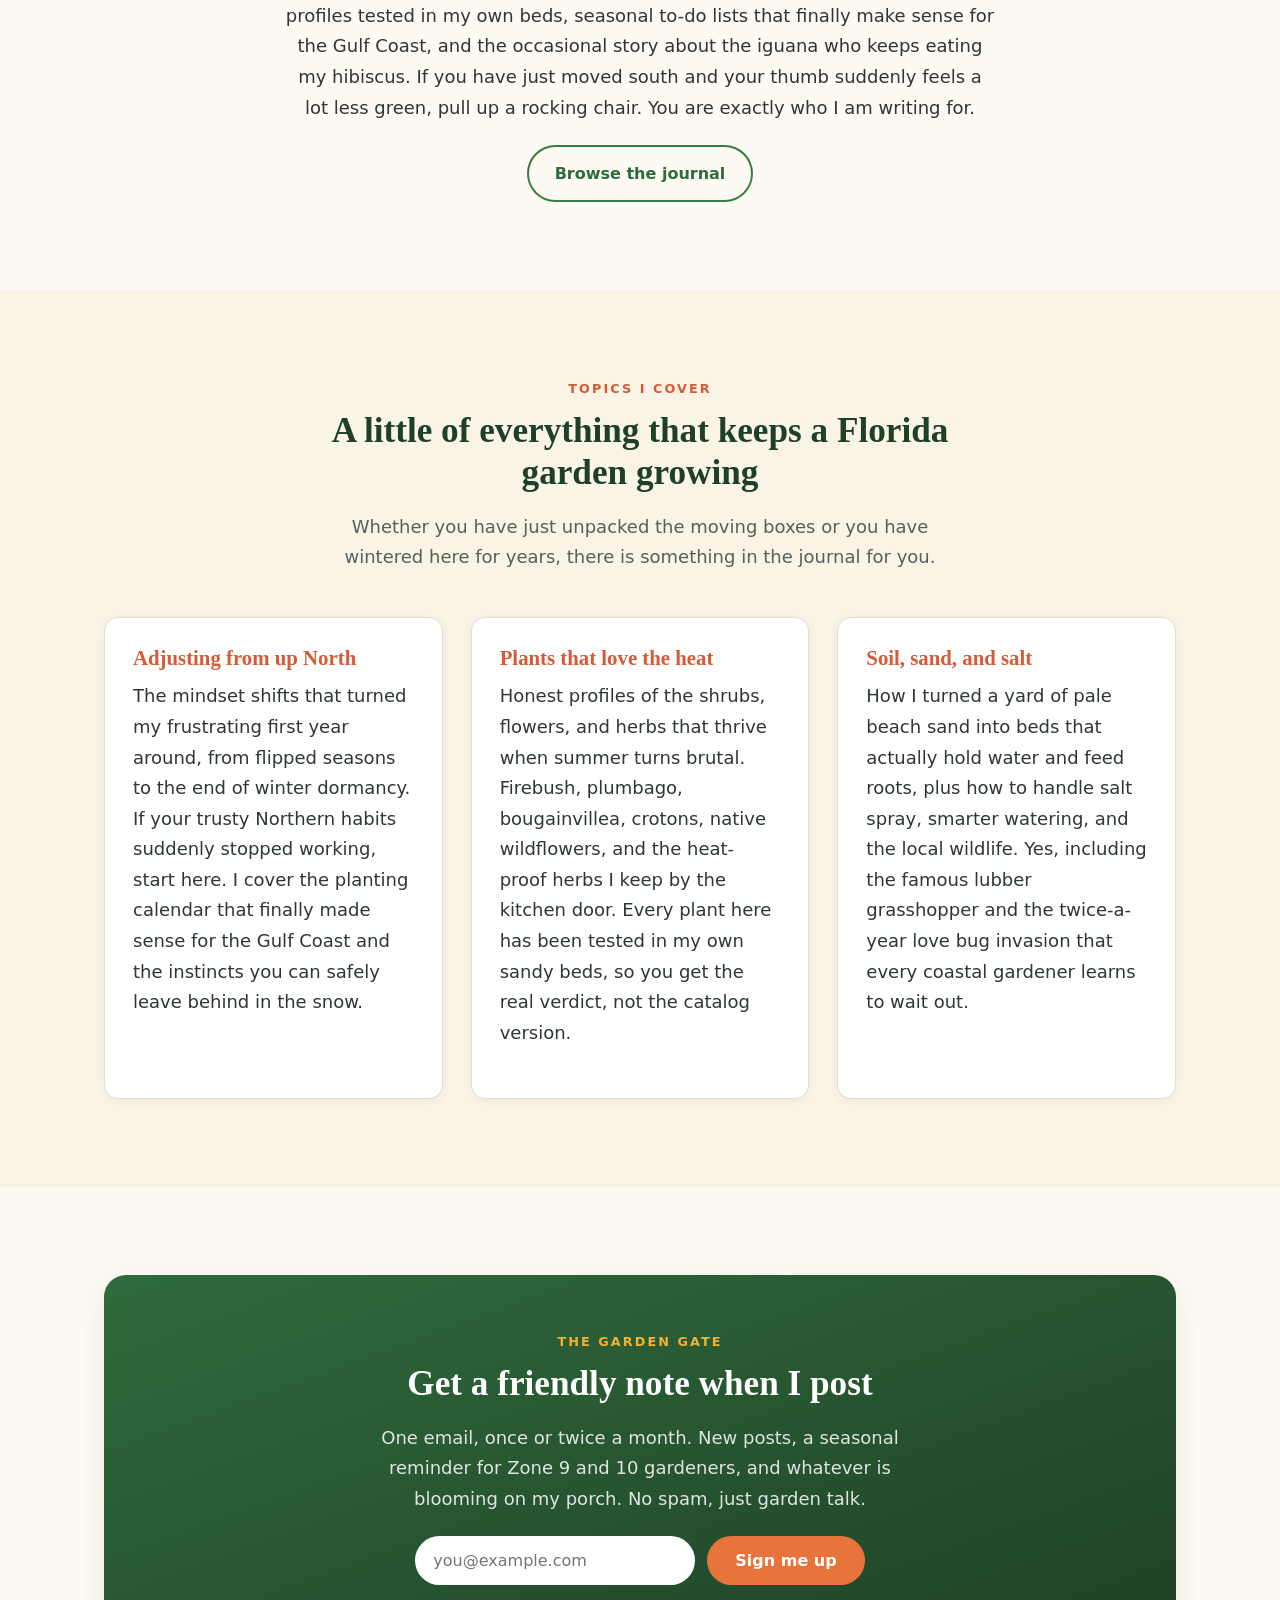
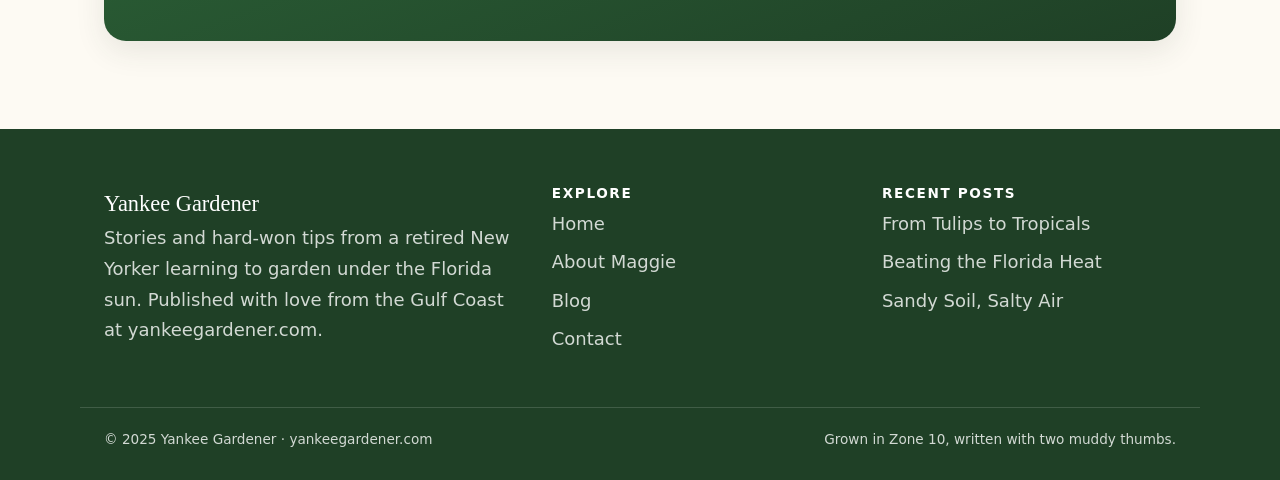
==== commit b3f1f0fd: "Use more fitting post photos: tulips and hibiscus Replace the two blog images that did not match the" ====
--- a/index.html
+++ b/index.html
@@ -86,7 +86,7 @@
         <div class="card-grid">
 
           <article class="post-card">
-            <div class="thumb"><img class="cover-img" src="assets/img/tropicals.jpg" alt="Lush green tropical foliage and ferns growing in a warm climate" loading="lazy"></div>
+            <div class="thumb"><img class="cover-img" src="assets/img/tulips.jpg" alt="A bright bed of red, yellow, and purple tulips in a spring garden" loading="lazy"></div>
             <div class="body">
               <div class="post-meta"><span class="tag">Getting Started</span><span>Nov 4, 2025</span></div>
               <h3><a href="posts/from-tulips-to-tropicals.html">From Tulips to Tropicals: What This Yankee Had to Unlearn About Gardening in Florida</a></h3>
@@ -96,7 +96,7 @@
           </article>
 
           <article class="post-card">
-            <div class="thumb"><img class="cover-img" src="assets/img/bougainvillea.jpg" alt="Bright pink bougainvillea flowers climbing over a garden gate" loading="lazy"></div>
+            <div class="thumb"><img class="cover-img" src="assets/img/hibiscus.jpg" alt="A pink hibiscus in full bloom thriving in a sunny tropical garden" loading="lazy"></div>
             <div class="body">
               <div class="post-meta"><span class="tag">Plant Picks</span><span>Oct 21, 2025</span></div>
               <h3><a href="posts/beating-the-florida-heat.html">Beating the Florida Heat: My Favorite Plants That Actually Thrive in a Zone 10 Summer</a></h3>
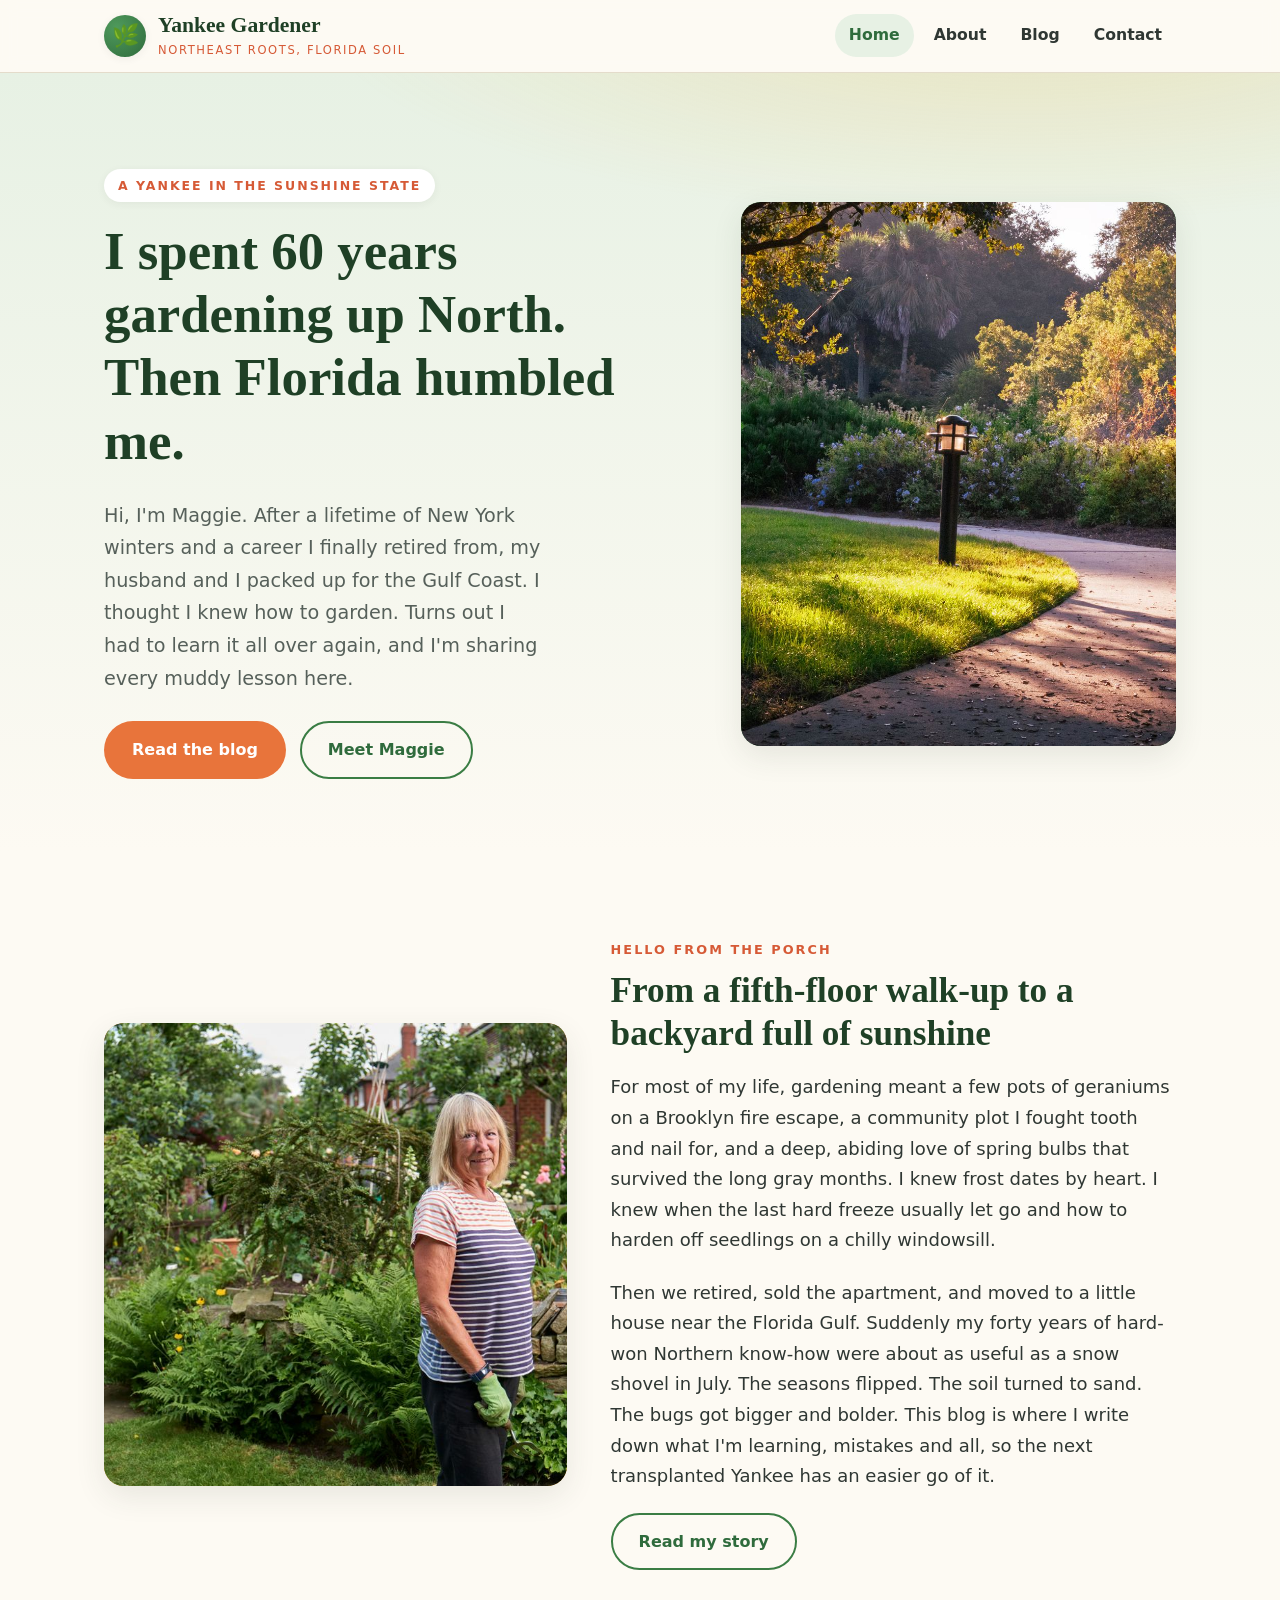
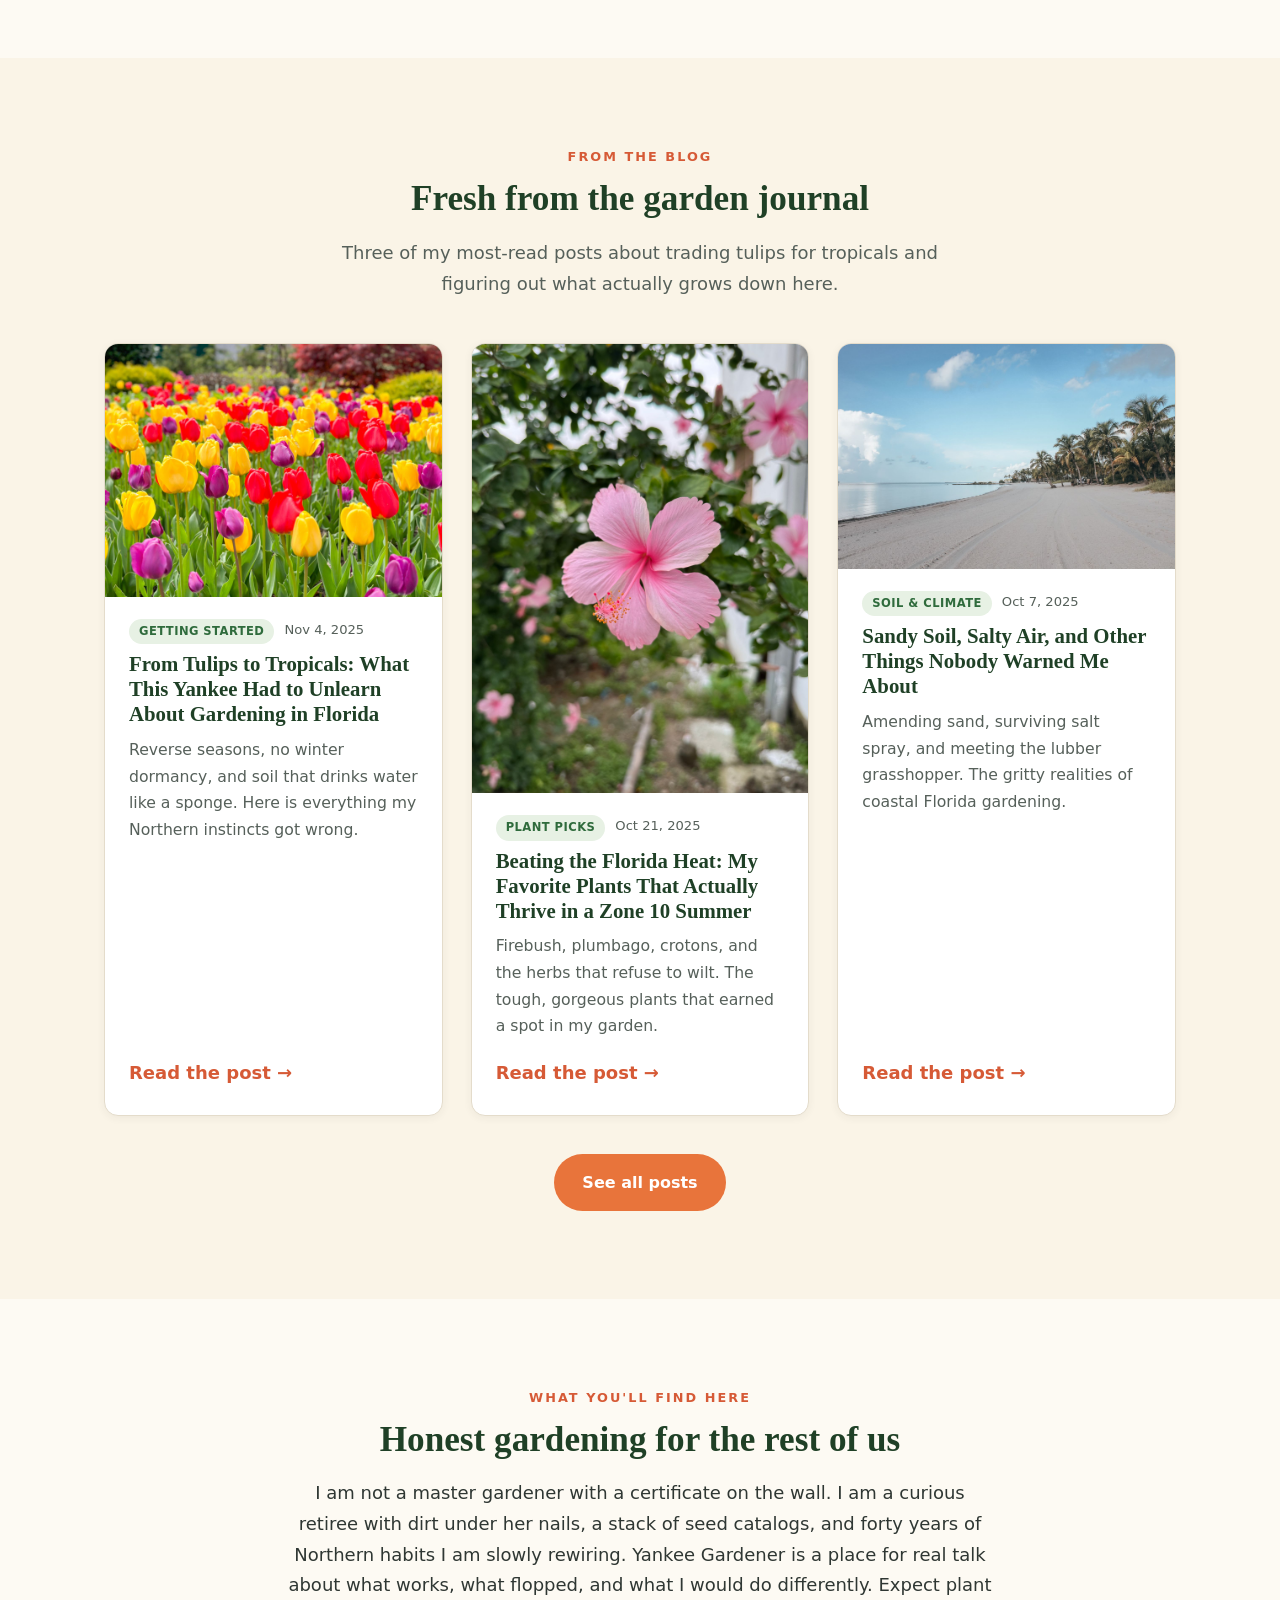
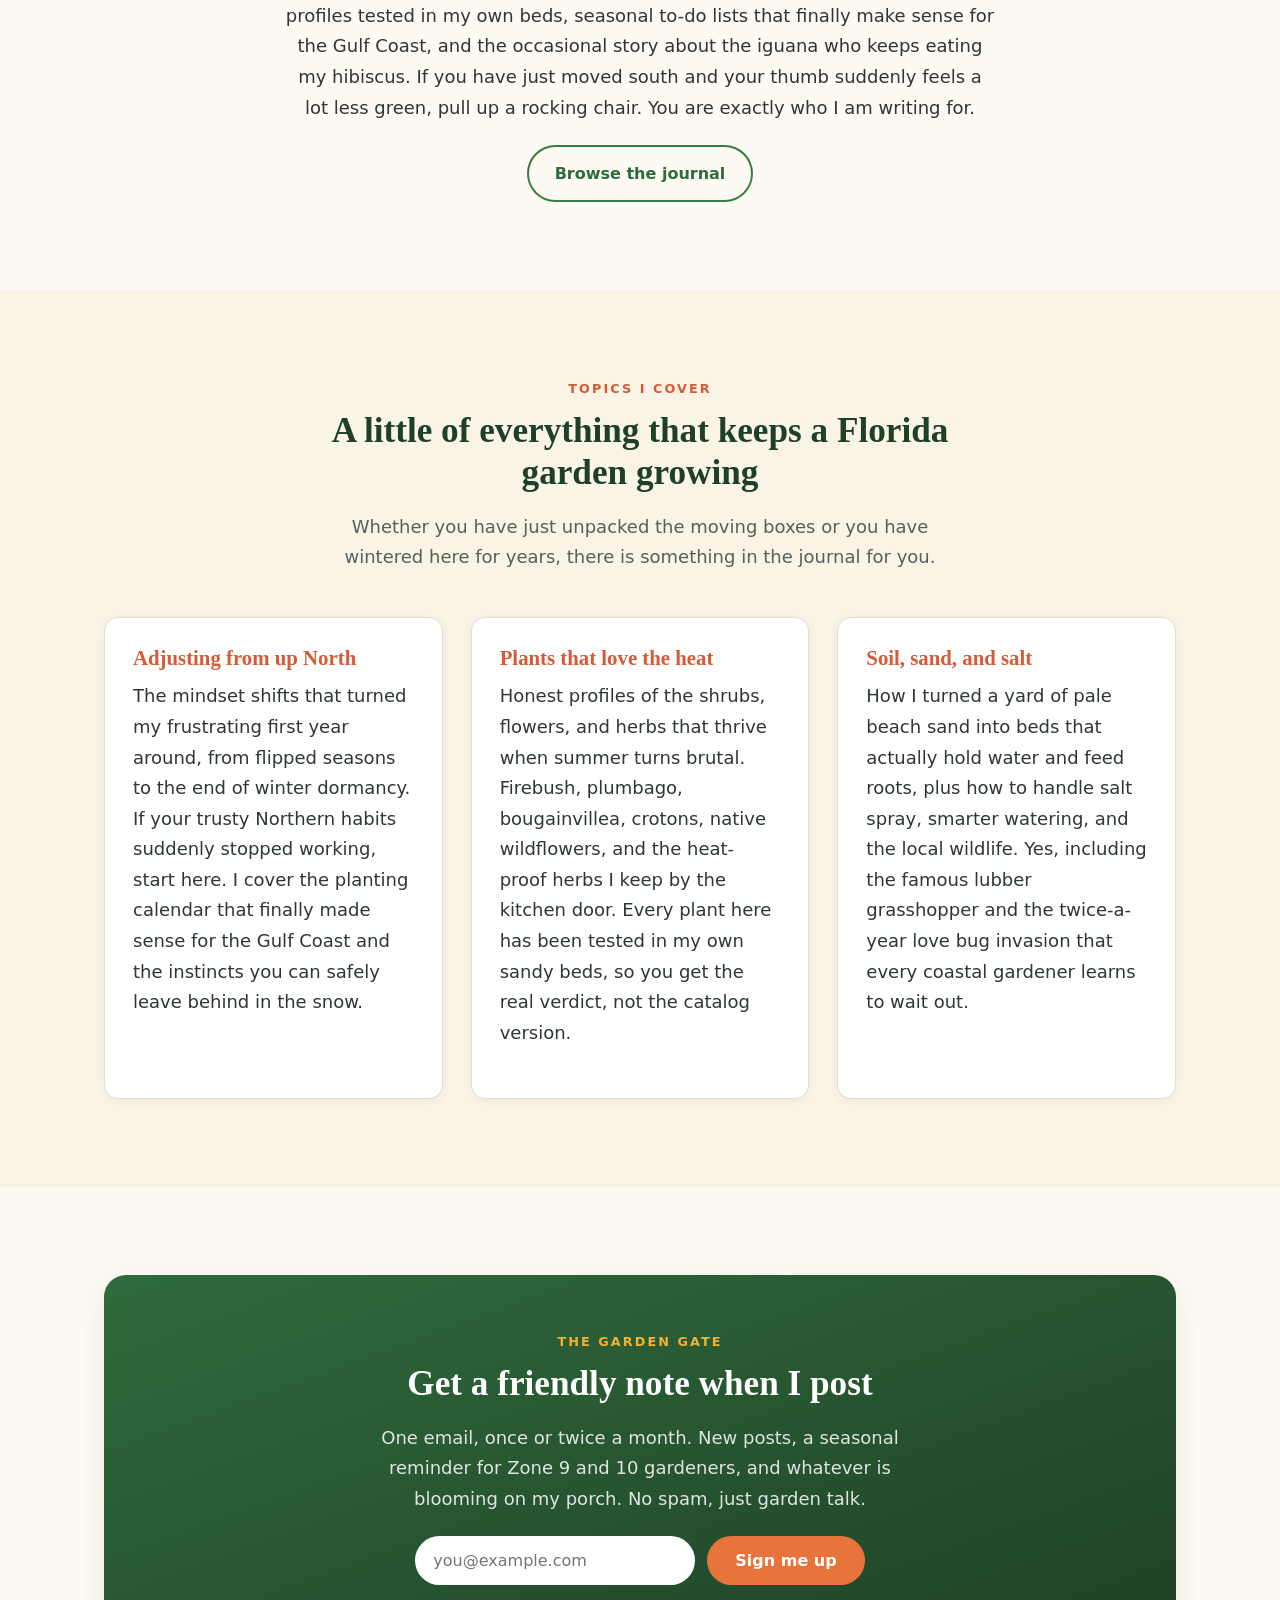
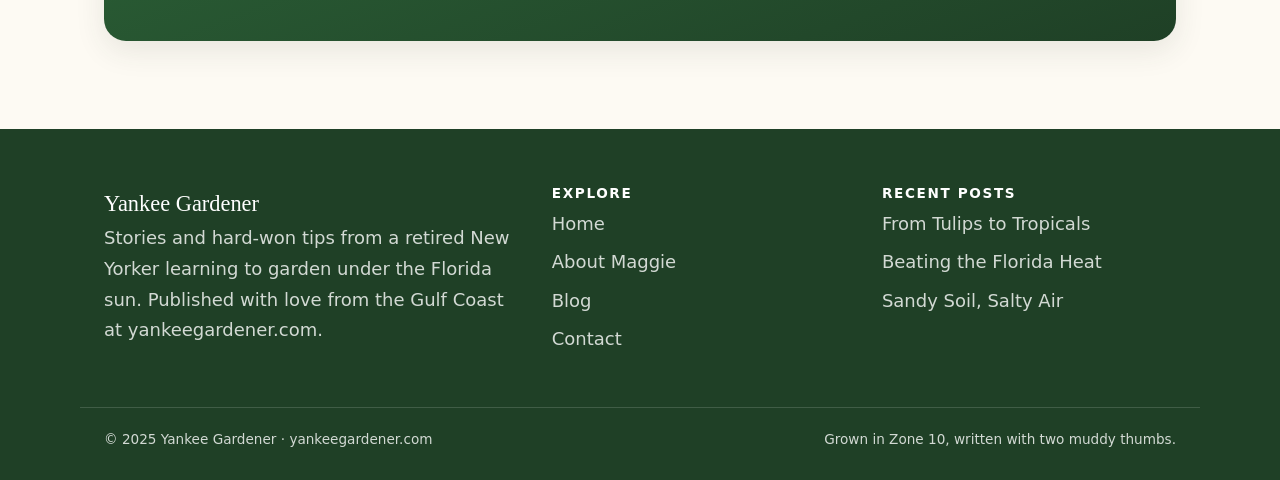
==== commit ae703404: "Replace coastal photo with a sunny Florida beach The previous gray, overcast dunes looked like a Nor" ====
--- a/index.html
+++ b/index.html
@@ -106,7 +106,7 @@
           </article>
 
           <article class="post-card">
-            <div class="thumb"><img class="cover-img" src="assets/img/coastal.jpg" alt="Sandy coastal dunes topped with windblown dune grass" loading="lazy"></div>
+            <div class="thumb"><img class="cover-img" src="assets/img/coastal.jpg" alt="A sunny Florida beach with white sand and a row of coconut palms beside calm turquoise water" loading="lazy"></div>
             <div class="body">
               <div class="post-meta"><span class="tag">Soil &amp; Climate</span><span>Oct 7, 2025</span></div>
               <h3><a href="posts/sandy-soil-salty-air.html">Sandy Soil, Salty Air, and Other Things Nobody Warned Me About</a></h3>
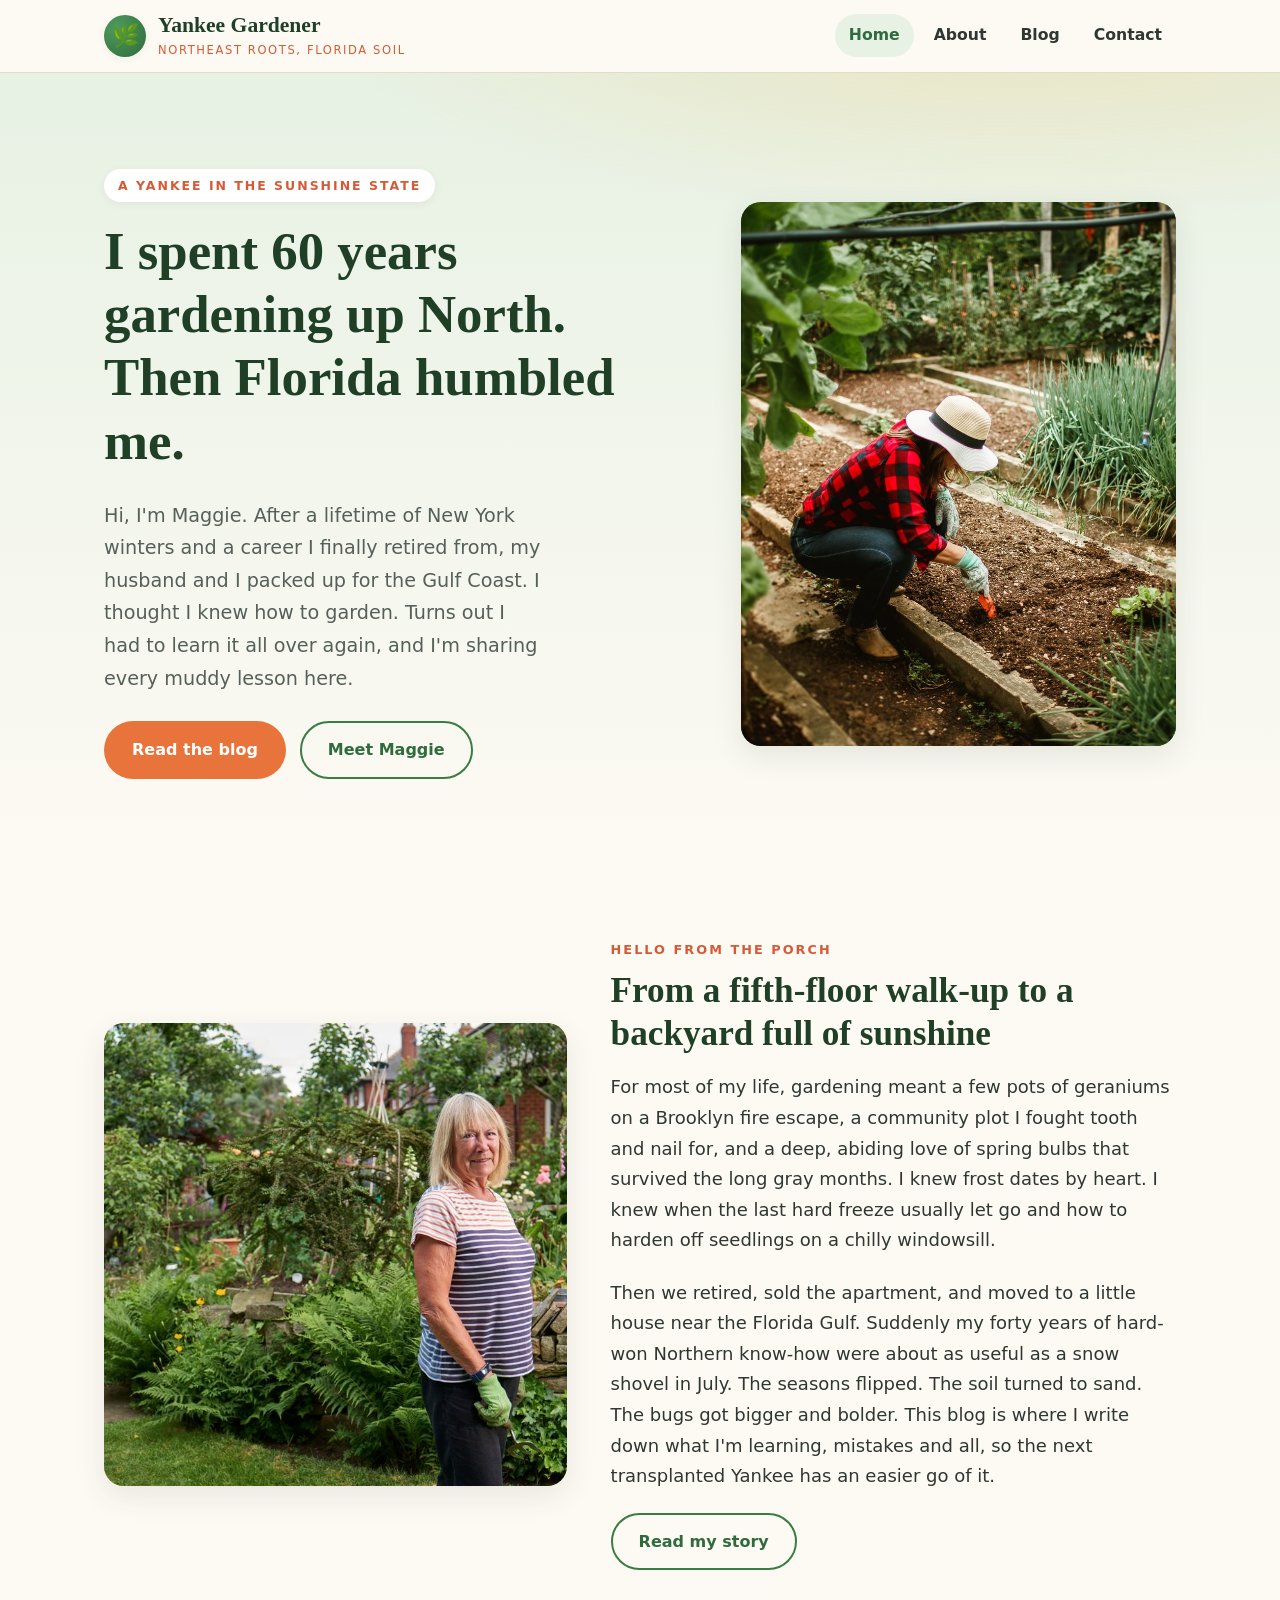
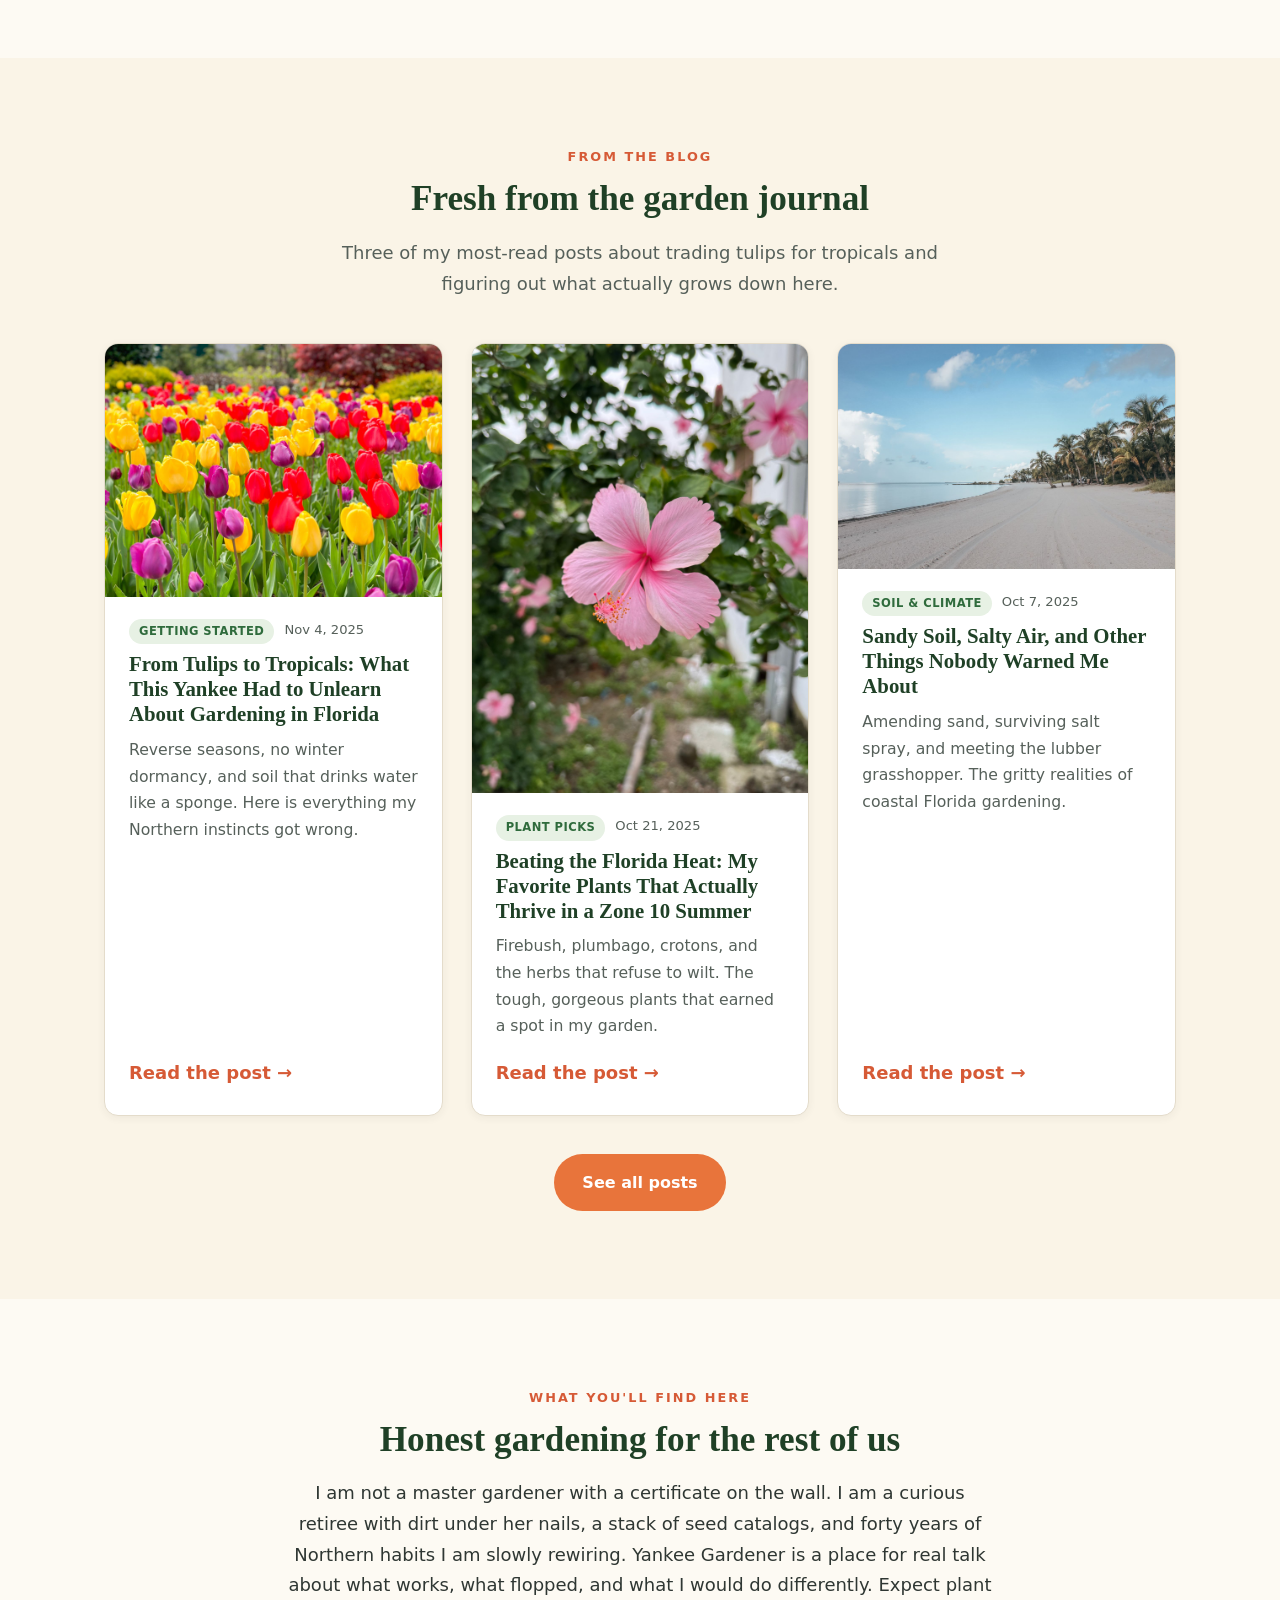
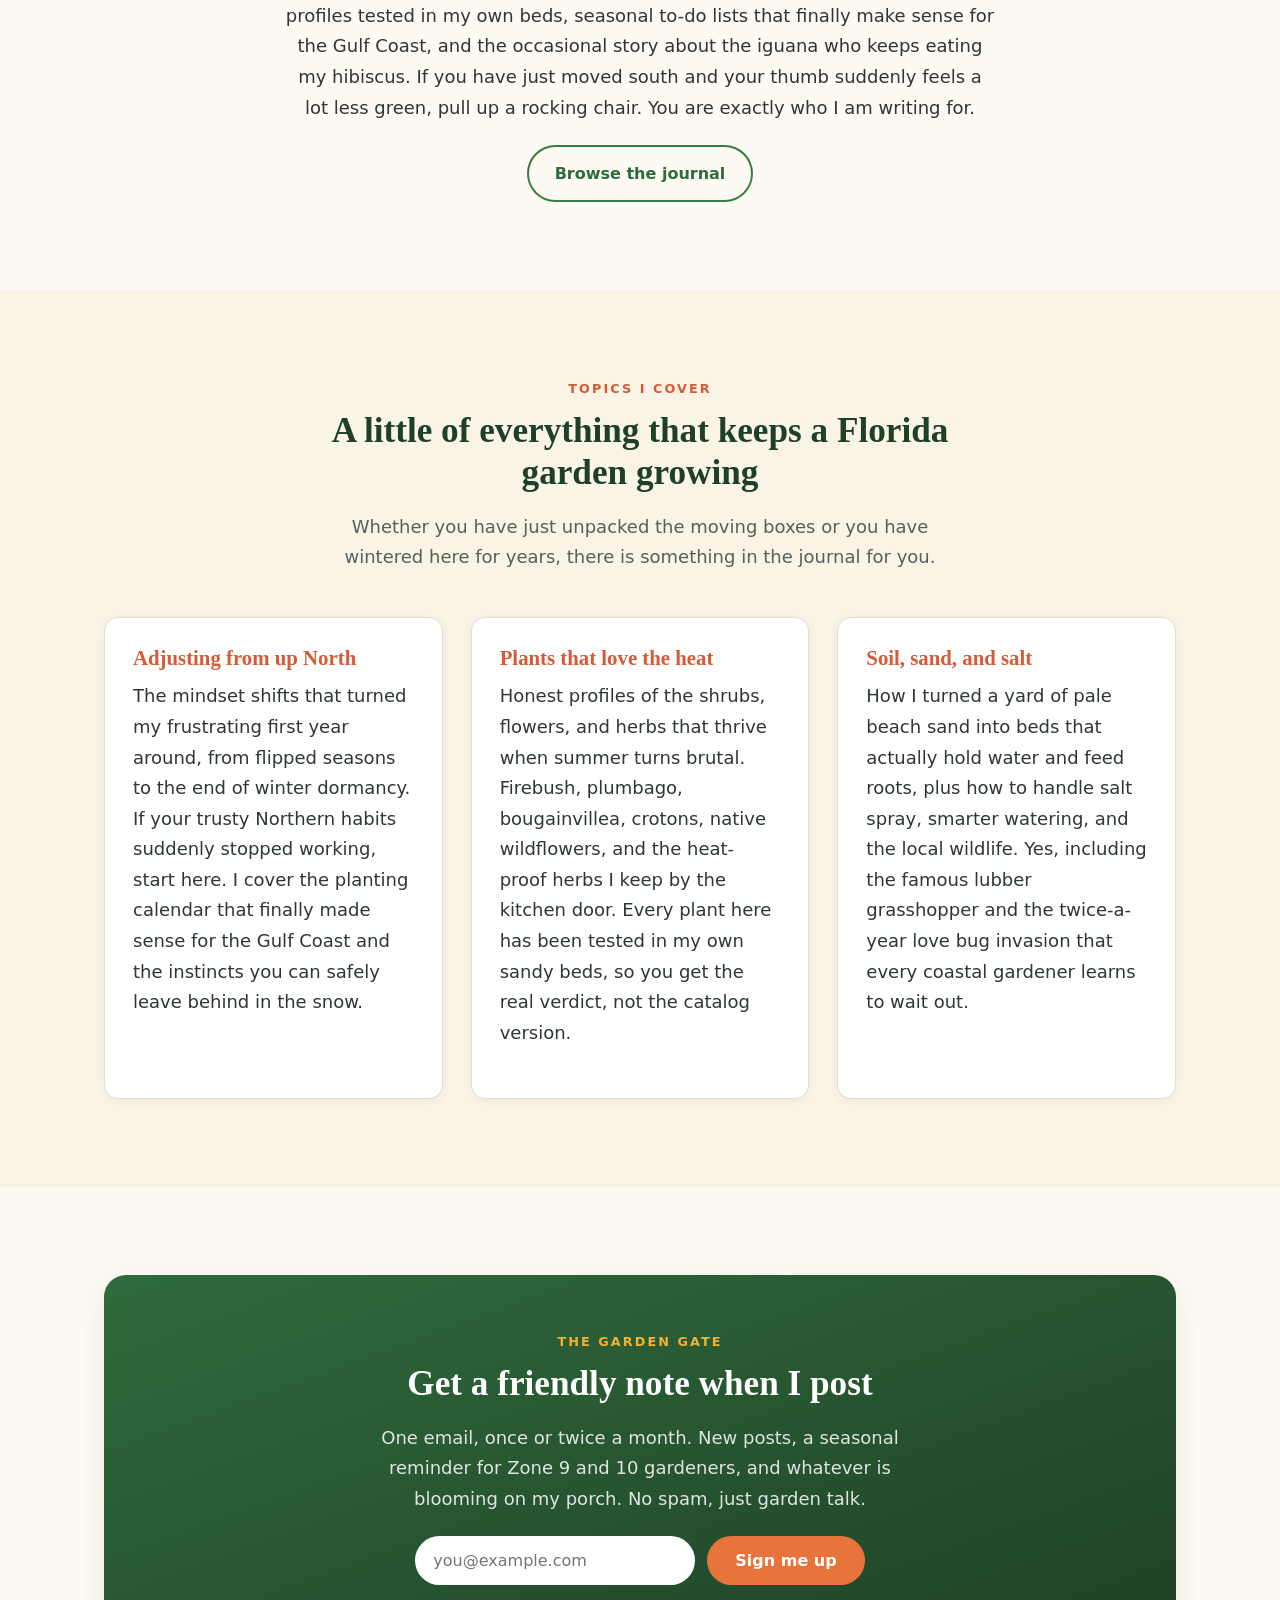
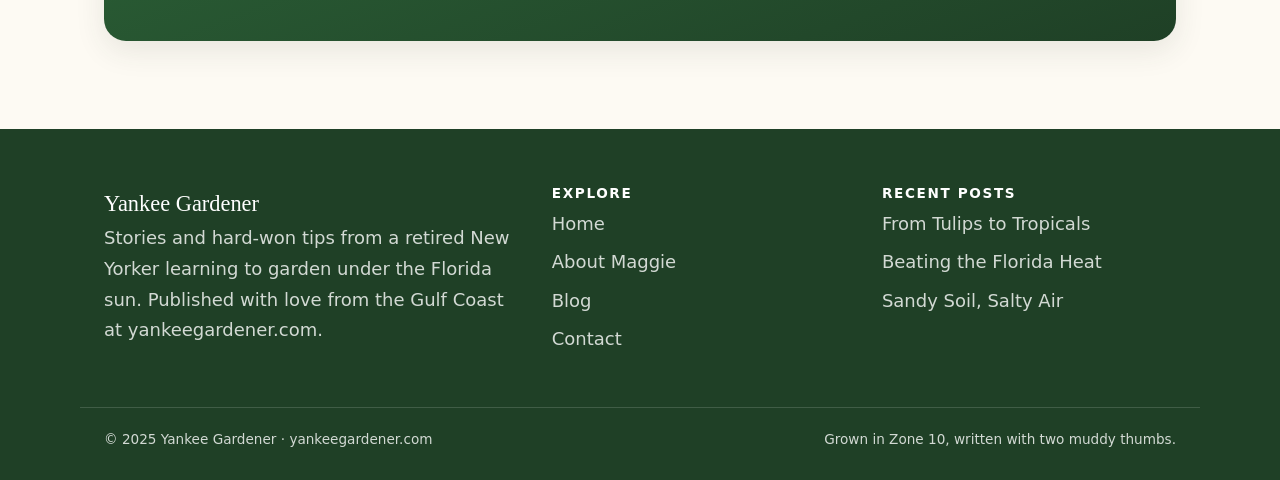
==== commit 92805b9f: "Use a gardening photo for the hero Palms read as tropical scenery, not gardening. Replace the hero w" ====
--- a/index.html
+++ b/index.html
@@ -57,7 +57,7 @@
             <a href="about.html" class="btn btn-outline">Meet Maggie</a>
           </div>
         </div>
-        <div class="hero-art"><img class="cover-img" src="assets/img/hero.jpg" alt="A sunny garden path winding past flower beds and a palm tree in a lush Florida garden at golden hour" loading="lazy"></div>
+        <div class="hero-art"><img class="cover-img" src="assets/img/hero.jpg" alt="A woman in a sun hat kneeling to tend the soil in her raised-bed vegetable garden" loading="lazy"></div>
       </div>
     </section>
 
